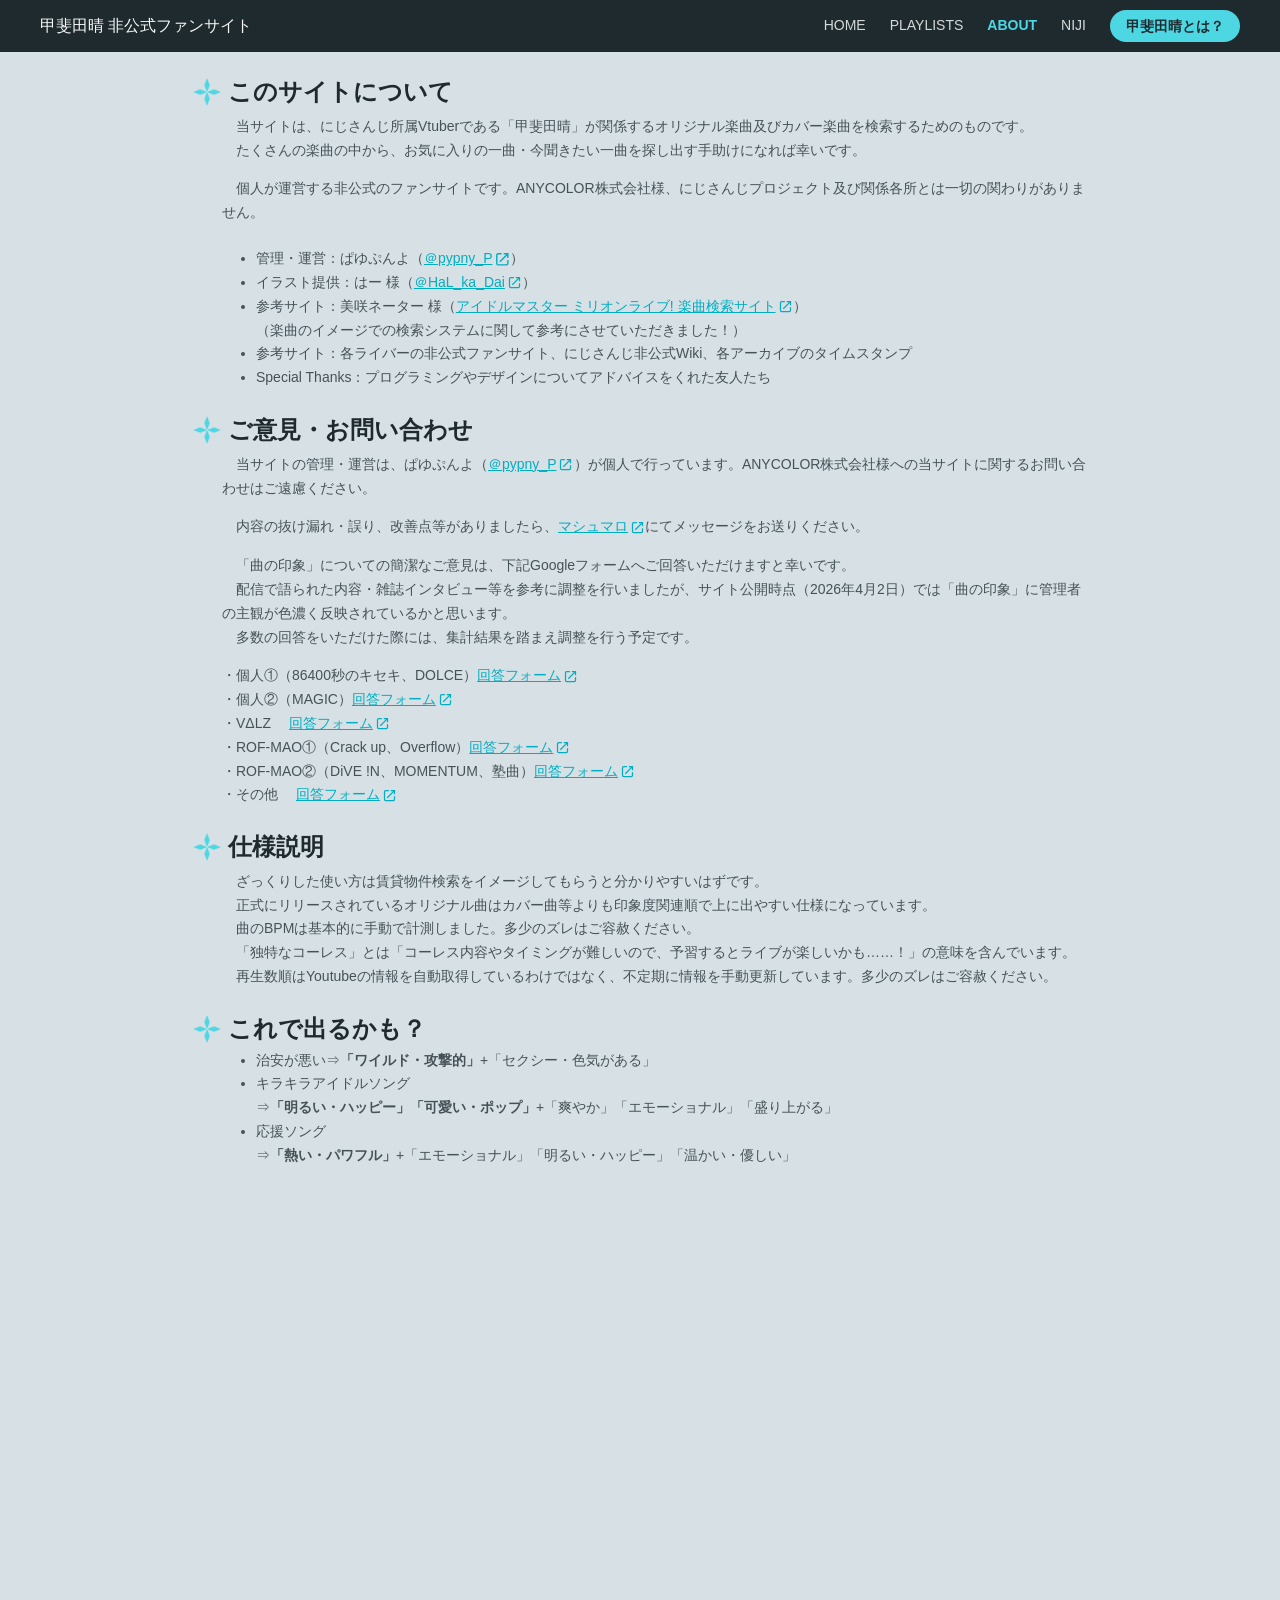
==== about/index.html @ 3553d097 "Update index.html" ====
<!DOCTYPE html>
<html lang="ja">
<head>
  <meta charset="UTF-8">
  <title>簡単な見出しと説明</title>
<meta name="robots" content="noindex, nofollow">
<link rel="stylesheet" href="../css/style.css">
</head>
  

  <body>
  <!-- ★ここ：グローバルメニュー -->
  <header class="site-header">
    <div class="header-inner">
      <div class="logo">甲斐田晴 非公式ファンサイト</div>

       <nav class="nav">
        <a href="../">HOME</a>
        <a href="../playlists/">PLAYLISTS</a>
        <a href="about/" class="current-page">ABOUT</a>
        <a href="niji/">NIJI</a>
      </nav>

      <div class="header-cta">
        <a href="profile/" class="cta-button">甲斐田晴とは？</a>
      </div>
    </div>
  </header>

 <section class="hero">
  <picture>
    <!-- スマホ用 -->
    <source id="hero-sp" media="(max-width: 768px)">
    <!-- PC用 -->
    <img id="hero-pc" alt="ヒーロー画像">
  </picture>
</section>

    <section class="main">
  <h2>このサイトについて</h2>
  <p>　当サイトは、にじさんじ所属Vtuberである「甲斐田晴」が関係するオリジナル楽曲及びカバー楽曲を検索するためのものです。<br>
    　たくさんの楽曲の中から、お気に入りの一曲・今聞きたい一曲を探し出す手助けになれば幸いです。
  </p>
  <p> 　個人が運営する非公式のファンサイトです。ANYCOLOR株式会社様、にじさんじプロジェクト及び関係各所とは一切の関わりがありません。
</p>
      <ul>
   　<li>管理・運営：ぱゆぷんよ（<a href="https://x.com/pypny_P" class="ext-link" target="_blank" rel="noopener noreferrer">＠pypny_P</a>）</li>
        <li>イラスト提供：はー 様（<a href="https://x.com/HaL_ka_Dai" class="ext-link" target="_blank" rel="noopener noreferrer">＠HaL_ka_Dai</a>）</li>
        <li>参考サイト：美咲ネーター 様（<a href="https://misakinator.mltd.love/" class="ext-link">アイドルマスター ミリオンライブ! 楽曲検索サイト</a>）<BR>
    （楽曲のイメージでの検索システムに関して参考にさせていただきました！）</li>
    <li>参考サイト：各ライバーの非公式ファンサイト、にじさんじ非公式Wiki、各アーカイブのタイムスタンプ</li>
      <li>Special Thanks：プログラミングやデザインについてアドバイスをくれた友人たち</li>
      </ul>
      
  <h2>ご意見・お問い合わせ</h2>
 <p>　当サイトの管理・運営は、ぱゆぷんよ（<a href="https://x.com/pypny_P" class="ext-link" target="_blank" rel="noopener noreferrer">＠pypny_P</a>）が個人で行っています。ANYCOLOR株式会社様への当サイトに関するお問い合わせはご遠慮ください。</p>
 <p>　内容の抜け漏れ・誤り、改善点等がありましたら、<a href="https://t.co/gR2vWFgzhb" class="ext-link" target="_blank" rel="noopener noreferrer">マシュマロ</a>にてメッセージをお送りください。
 </p>
 <P>　「曲の印象」についての簡潔なご意見は、下記Googleフォームへご回答いただけますと幸いです。<br>
   　配信で語られた内容・雑誌インタビュー等を参考に調整を行いましたが、サイト公開時点（2026年4月2日）では「曲の印象」に管理者の主観が色濃く反映されているかと思います。<br>
   　多数の回答をいただけた際には、集計結果を踏まえ調整を行う予定です。
   <p>
     ・個人①（86400秒のキセキ、DOLCE）<a href="https://forms.gle/8UXWXhFEfHh7zMp98" class="ext-link" target="_blank" rel="noopener noreferrer">回答フォーム</a><BR>

・個人②（MAGIC）<a href="https://forms.gle/YQCrVnWGac3g1EEv8" class="ext-link" target="_blank" rel="noopener noreferrer">回答フォーム</a><BR>

・VΔLZ　 <a href="https://forms.gle/1fm4gc8ZJmEdt72N8" class="ext-link" target="_blank" rel="noopener noreferrer">回答フォーム</a><BR>

・ROF-MAO①（Crack up、Overflow）<a href="https://forms.gle/ijRmxBLZh6r5iXAc8" class="ext-link" target="_blank" rel="noopener noreferrer">回答フォーム</a><BR>

・ROF-MAO②（DiVE !N、MOMENTUM、塾曲）<a href="https://forms.gle/1rT4dbF3Y7DXBG6v8" class="ext-link" target="_blank" rel="noopener noreferrer">回答フォーム</a><BR>

・その他　 <a href="https://forms.gle/DubTeKfZBagrGbqp7" class="ext-link" target="_blank" rel="noopener noreferrer">回答フォーム</a>
      </p>
<h2>仕様説明</h2>
      <p>　ざっくりした使い方は賃貸物件検索をイメージしてもらうと分かりやすいはずです。<BR>
        　正式にリリースされているオリジナル曲はカバー曲等よりも印象度関連順で上に出やすい仕様になっています。<BR>
        　曲のBPMは基本的に手動で計測しました。多少のズレはご容赦ください。<BR>
        　「独特なコーレス」とは「コーレス内容やタイミングが難しいので、予習するとライブが楽しいかも……！」の意味を含んでいます。<BR>
        　再生数順はYoutubeの情報を自動取得しているわけではなく、不定期に情報を手動更新しています。多少のズレはご容赦ください。
<h2>これで出るかも？</h2>
  <ul><li>治安が悪い⇒<b>「ワイルド・攻撃的」</b>+「セクシー・色気がある」</li>
    <li>
        キラキラアイドルソング
        <br>⇒<b>「明るい・ハッピー」「可愛い・ポップ」</b>+「爽やか」「エモーショナル」「盛り上がる」
    </li>
    <li>
        応援ソング
        <br>⇒<b>「熱い・パワフル」</b>+「エモーショナル」「明るい・ハッピー」「温かい・優しい」
    </li>
</ul>  
      
    </section>

</body>
  
  <script>
  
   const spImages = [
    "ヒーロー_sp1.png",
    "ヒーロー_sp2.png",
    "ヒーロー_sp3.png",
    "ヒーロー_sp4.png"
  ];

  const pcImages = [
   "../images/ヒーロー_pc1.png",
    "/show/images/ヒーロー_pc2.png",
    "/show/images/ヒーロー_pc3.png",
    "/show/images/ヒーロー_pc4.png"
  ];

  const spRandom = spImages[Math.floor(Math.random() * spImages.length)];
  const pcRandom = pcImages[Math.floor(Math.random() * pcImages.length)];

  document.getElementById("hero-sp").srcset = spRandom;
  document.getElementById("hero-pc").src = pcRandom;
  </script>
</html>
---- css/style.css ----
/*=========================================
        1. カラー変数・基本設定
========================================= */
:root {
  --c-bg: #f8f9f9;
  --c-bg-sub2: #d7e0e5;
  --c-bg-sub: #c8d8e1;

  --c-main: #00adc1;   /* 明るい青緑 */
  --c-main-dark: #2d7282; /* 濃い青緑 */
  --c-main-deep: #1A434c;
  --c-kaida: #4DD7E3;　 /* 甲斐田カラー */
  --c-kaida-bg: rgba(77, 215, 227, 0.1); /* 透過10% */
  --c-kaida-line: rgba(77, 215, 227, 0.3); /* 透過30% */

  --c-text-main: #1f2a2e;
  --c-text-sub2: #455257;
  --c-text-sub: #6b7a80;
  
　--space-section: 80px;
  --space-card: 32px;
  }
   
 @media (max-width: 767px) {
  :root {
    --space-section: 40px;
    --space-card: 20px;
  }
}
/* ===== ページ全体 ===== */
body { 
  font-family:sans-serif;
  color:var(--c-text-main);
  line-height: 1.7;
  background:var(--c-bg-sub2); 
  margin: 0;
}   

 /* =========================================
    2. レイアウト（ヘッダー・ヒーロー・メイン）
 ========================================= */   
/* =====ヘッダー ===== */    
.site-header {
  backdrop-filter: blur(8px);
  background: var(--c-text-main);
  border-bottom: 1px solid rgba(0,0,0,0.05);
  color: var(--c-bg); 
}
.header-inner {
  max-width: 1200px;
  margin: 0 auto;
  padding: 12px 24px;
  display: flex;
  align-items: center; 
}
.nav {
  margin-left: auto; /* 右側に寄せる */
  display: flex;
  gap: 24px;
  margin-right: 24px; /* ← navとボタンの間 */
}
.nav a {
  color: var( --c-bg);
  text-decoration: none;
  font-size: 14px;
  opacity: 0.85;
}
.nav a:hover {
  opacity: 1;
}
.cta-button {
  background: var(--c-kaida);
  color:var(--c-text-main);
  padding: 8px 16px;
  border-radius: 999px;
  font-size: 14px;
  text-decoration: none;
  font-weight: 600;
}
/* 今いるページの文字色を変える */
.nav a.current-page {
  color: var(--c-kaida);
  font-weight: bold;
  opacity: 1;
}
.nav a.current-page:hover {
  opacity: 0.8;
}       
 @media (max-width: 768px) {
  .header-inner {
    display: grid;
    grid-template-columns: 1fr auto;
    grid-template-rows: auto auto;
    gap: 8px;
    padding: 6px 12px;
  }
  .logo {
    grid-column: 1 / -1; /* 1行目を全部使う */
    white-space: nowrap;
    line-height: 1.2;
    font-size: 16px; /* まだ大きければ 15px */
  }
  .nav {
    margin: 0;
    gap: 16px;
    justify-self: end;
  }
  .nav a {
    padding: 4px 0;
    font-size: 12px;
  }
  .cta-button {
    padding: 6px 10px;
    font-size: 13px;
  }
}

/* ===== ヒーロー画像・メイン共通設定 ===== */
.hero { width: 100%; }
.hero img { width: 100%; height: auto; display: block; }
.main { width: 100%; } /* 基本は100%にしておく */

/* PC版（画面が広い時だけ制限をかける） */
@media (min-width: 769px) {
    .hero { width: 80vw; margin: 0 auto; }
    .main { width: 70vw; margin: 0 auto; }
}

/* スマホ版（画面が狭い時の微調整） */
@media (max-width: 768px) {
  .main {
    width: 96%;      /* 幅をしっかり固定 */
    margin: 0 auto;  /* 真ん中に寄せる */
    padding: 0;      /* sectionの余白をリセットしてwidthで制御 */
  }
}
/*余白設定：隙間を消す */ 
section {padding: var(--space-section) 16px;}
section.hero {padding: 0;}
section.hero + section.main {padding-top: 0;}
    

 /* =========================================
      4. 見出し・ヒント（吹き出し）
========================================= */  
h2 {
  display: flex;
  align-items: center; /* 縦中央揃え */
  gap: 6px;            /* アイコンと文字の間隔 */
  color: var(--c-text-main);
  margin-bottom: 2px !important; /* 見出しのすぐ下の余白を固定 */
}
h2::before {
  content: "";
  display: block;
  width: 30px;
  height: 30px;
  background-image: url('../images/kamon.png');
  background-size: contain;
  background-repeat: no-repeat;
}
    
@media (max-width: 768px) {
  h2 {font-size: 16px; gap: 4px; }
  h2::before {width: 20px; height: 20px; }
}
   
h2 .hint {
  position: relative;
  display: inline-flex;
  align-items: center;
  justify-content: center;
  width: 16px;
  height: 16px;
  margin-left: 4px;
  border-radius: 50%;
  font-size: 11px;
  font-weight: bold;
  background: var(--c-bg-sub);
  color: var(--c-main-dark);
  cursor: help;
}

/* 吹き出し本体 */
.hint-text {
  position: absolute;
  top: 50%;
  left: calc(100% + 8px);
  transform: translateY(-50%);
  background: #E0F9FB;
  border: 2px solid var(--c-kaida);
  color: var(--c-main);
  box-shadow: 0 10px 30px rgba(0, 0, 0, 0.2);
  font-size: 11px;
  line-height: 1.5;
  padding: 6px 8px;
  border-radius: 6px;
  opacity: 0;
  pointer-events: none;
  transition: opacity 0.15s ease;
  z-index: 1000;
  white-space: normal;     /* 折り返し可能 */
  width: auto;             /* 自然に横幅を取る */
  min-width:300px;        /* 最低限の横幅を確保 */
  max-width: 600px;       /* 横幅の上限を大きくする */
  }  

/* 吹き出しのしっぽ */
.hint-text::after {
  content: "";
  position: absolute;
  top: 50%;
  right: 100%;
  transform: translateY(-50%);
  border-width: 6px;
  border-style: solid;
  border-color: transparent var(--c-kaida) transparent transparent;
}

/* ホバーで表示 */
.hint:hover .hint-text {
  opacity: 1;
}
   
@media (max-width: 768px) {
   .hint-text { 
  min-width:28vw;        /* 最低限の横幅を確保 */
  max-width: 90vw;       /* 横幅の上限を大きくする */
}    
}        
 /* =========================================
     5. フィルターボタン・グリッド
========================================= */
.group { 
  margin-bottom:24px; 
  display:flex;          /* 横並び */
  flex-wrap:wrap;        /* 行を折り返す */
  gap:10px 6px;               /* ボタン間の隙間 */
}
 @media (max-width: 768px) {
  #mediaButtons {gap: 6px 6px; }
}
/* 通常ユニット行 歌ってみたまでの隙間を縮める*/
#unitButtons {margin-bottom:12px;}
@media (max-width: 768px) {
  #unitButtons {margin-bottom: 6px;}
   }
   
/* フィルタ用ボタンの基本スタイル */
.toggle { 
  background: rgba(255, 255, 255, 0.8); /* 白を少し透かす */
  border: 1px solid #d1dce0; /* 基本は控えめな色 */
  border-radius: 12px; /*丸くする */
  box-shadow:none; /* 重い影は消す */
  color: var(--c-text-sub);
  cursor: pointer;
  font-weight: 600;
  font-size: 13px;
  padding: 0 12px;/*内側の余白 上下  左右*/
  line-height: 30px;/*行の高さ（縦のサイズ）*/
  transition: all 0.2s ease;/*変化をなめらかに*/
}
.toggle:hover {
  border-color: var(--c-kaida);
  color: var(--c-kaida);
  background: #ffffff;
}
/* 選択済みボタン */
.toggle.active {
  background:var(--c-main);
  border-color: var(--c-main);
  color: #ffffff;
  transform: translateY(1px);
  box-shadow:inset 0 2px 4px rgba(0,0,0,0.18);
}
    
/* 特別ユニット行（歌ってみた） */
#specialUnitButtons {
  margin-top:2px;     /* 上の行との隙間 */
  display: flex;       /* 横並び */
  align-items: center; /* 縦位置を中央揃え */
  gap: 4px;            /* ボタンとの間隔 */
  margin-bottom: 10px;
}
#specialUnitButtons .toggle {
  font-size: 12px;    /* 文字サイズを少し小さく */
  padding: 3px 8px;   /* ボタンの縦・横の余白を小さく */
  line-height: 20px;/*行の高さ（縦のサイズ）*/
}
/* 「歌ってみた」行の左側に注釈を追加 */
#specialUnitButtons::before {
  content: "※追加表示";
  font-size: 10px;           /* 小さく */
  color: var(--c-text-sub); /* 控えめな色 */
  opacity: 0.8;             /* 少し透かす */
  margin-right: 4px;        /* ボタンとの間隔 */
  align-self: center;       /* 縦位置を中央に */
  white-space: nowrap;      /* 改行させない */
}

/* スマホ版でさらに小さくする場合 */
@media (max-width: 768px) {
  #specialUnitButtons::before {
    font-size: 9px;
    margin-right: 2px;
  }
}   
.unit-mini {
  display: flex;
  gap: 6px;
  margin: 0px;
}
.unit-mini button {
  background: transparent;
  border: 1px solid var(--c-text-sub);
  color: var(--c-text-sub);
  font-size: 12px;
  padding: 4px 10px;
  border-radius: 999px;
  cursor: pointer;
}
.unit-mini button:hover {
  border-color: var(--c-main);
  color: var(--c-main);
}

.feature-grid {
  display: grid;
  grid-template-columns: repeat(3, max-content);
  gap: 8px 24px;
  max-width: 720px;   /* ← 横幅制限 */
  margin: 0 ;     /* ← 中央寄せ */
}
@media (max-width: 768px) {
  .feature-grid .toggle {
    padding: 0 8px;
    line-height: 26px;
  }
  .feature-grid {gap: 8px 8px; }
  .toggle { font-size: 10px; }
  #specialUnitButtons .toggle {font-size: 9px;}

  #unitButtons .toggle,
  #specialUnitButtons .toggle,
  #mediaButtons .toggle,
  #bpmButtons .toggle {
    padding: 0 8px;      /* 横余白を削る */
    line-height: 26px;   /* 高さを揃える */
    font-size: 10px;     /* 文字サイズも統一 */
  }
}
/* グループごとの枠 */
.filter-group {
  background: rgba(255, 255, 255, 0.4); /* 非常に薄い白 */
  border-radius: 16px;
  padding: 20px;
  margin-bottom: 24px; /* グループ間の隙間 */
  border: 1px solid rgba(255, 255, 255, 0.2); /* 控えめな縁取り */
}

/* グループ内の見出し余白を調整 */
.filter-group h2 {
  margin-top: 0;
  margin-bottom: 12px !important;
  font-size: 1.1rem;
}

/* グループ内の最後の要素の余白を消す */
.filter-group > *:last-child {
  margin-bottom: 0;
}

/* スマホ版の調整 */
@media (max-width: 768px) {
  .filter-group {
    padding: 14px;
    margin-bottom: 16px;
    border-radius: 12px;
  }
  .filter-group h2 {
    font-size: 0.95rem;
  }
} 
/* =========================================
      3. RESULTバー（固定ヘッダー）
========================================= */
#countTop {
  position: relative;
  top: 0;                /* 隙間なく画面上端に貼り付く */
  z-index: 100;          /* 他の要素より前面に */
  width: 100%;
  margin: 0;             /* 外側の余白をゼロに */
  padding: 6px 20px;    /* 内側の余白を少し広げて読みやすく */
  box-sizing: border-box; /* paddingを含めた幅計算 */
  background:transparent;
  border-bottom: 1px solid var(--c-kaida-line); /* 甲斐田カラーの細い線で締める */
  font-weight:bold;
  font-size:16px;
  color: var(--c-main-deep);
  text-transform: uppercase;
  display: block;
  letter-spacing: 0.05em;
}
.count-num {
  color: var(--c-main);
  font-weight:600;
  font-size:25px;
  letter-spacing: 0.02em;
  text-shadow: 1px 1px 0px #fff; /* 重なりを綺麗に見せる */
}    
/* ヒーロー画像とRESULTバーの間の隙間を消す */
.hero + .main {padding-top: 0; }
/* スマホ版の調整 */
@media (max-width: 768px) {
  #countTop {padding: 6px 16px;  }
}
      
#generate {
  padding-top: 8px;     /* 境界線からボタンまでの距離（内側の空白） */
  border-top: 1px solid rgba(77, 215, 227, 0.4); /* さわやかな境界線 */
 }
/* 表示ボタン */
#showBtn { 
  padding:12px 24px; 
  font-size:18px; 
  font-weight:bold; 
  margin-right:12px; 
  border:none; 
  border-radius:6px; 
  cursor:pointer; 
  color: var(--c-bg); 
  background: linear-gradient(135deg,var(--c-main) 0%,var(--c-main) 30%,var(--c-main-deep) 100%);
  box-shadow: 0 6px 16px rgba(77, 215, 227, 0.35);
}

#showBtn:hover { 
  background: linear-gradient(
    135deg,
    var(--c-main-dark),
    var(--c-main)
 );
}
.showBtn-hint {font-size:13px;}
    
/* リセットボタン */
#resetBtn {
  background: transparent;
  color: var( --c-text-sub);
  border: 1px solid var( --c-text-sub);
  border-radius: 999px;
  padding: 8px 16px;
  font-size: 12px;
  font-weight: 500;
}
#resetBtn:hover {
  border-color: var(--c-main);
  color: var(--c-main);
}
/* ボタン全体の下の余白 */
.button-group {margin-bottom:2px;}
   
/* --- 下部固定パネル本体 --- */
.footer-controls {
  position: fixed;
  bottom: 0;
  left: 0;
  width: 100%;
  z-index: 2000;
  /* 背景を透かす（rgbaの最後の0.9が透明度です） */
  background: rgba(255, 255, 255, 0.7);
  backdrop-filter: blur(10px)saturate(160%); /* 後ろをぼかす */
  -webkit-backdrop-filter: blur(15px) saturate(160%); /* Safari対応 */
  border-top: 2px solid var(--c-kaida-line);
  padding: 0px 16px calc(10px + env(safe-area-inset-bottom));
  box-shadow: 0 -5px 20px rgba(0, 0, 0, 0.1);
}
.controls-inner {
  max-width: 800px;
  margin: 0 auto;
  text-align: center;
}
   
/* --- メインコンテンツが隠れないように下部余白を確保 --- */
.main {
  padding-bottom: 200px !important; 
}

@media (max-width: 768px) {
  .main {
    padding-bottom: 180px !important;
  }
  #countTop { font-size: 14px; }
  .count-num { font-size: 20px; }
  #showBtn { padding: 10px 18px; font-size: 16px; }
}   
/* =========================================
      ソート
========================================= */   
/* ===== ソートエリア ===== */
.sort-group {
  margin-top: 20px;
  display: flex;
  flex-wrap: wrap;
  gap: 8px;
  padding-top: 15px; /* ★追加：線とボタンの間の余白 */
  border-top: 0.5px solid rgba(77, 215, 227, 1); /* ★追加：甲斐田カラーの薄い線 */
  width: 100%;
}
/* PC版（画面が広い時）の設定 */
@media (min-width: 769px) {
  .sort-group {
    /* 親の .main (70vw) より左右に 5vw ずつ広げて 80vw にする */
    width: calc(100% + 10vw); 
    margin-left: -5vw;
    
    /* ボタンの開始位置を元の 70vw の位置に合わせるための調整 */
    padding-left: 5vw;
    padding-right: 5vw;
    box-sizing: border-box;
  }
}

/* スマホ版（画面が狭い時）の微調整 */
@media (max-width: 768px) {
  .sort-group {
    margin-top: 16px;
    padding-top: 12px;
    width: 100%;
    margin-left: 0;
    padding-left: 0;
  }   
 } 
/* ===== ソートボタン ===== */
.sortBtn {
  padding: 5px 12px;
  font-size: 12px;
  letter-spacing: 0.05em;
  font-weight: 500;
  border-radius: 999px;
  background: rgba(255, 255, 255, 0.4);
  color: var(--c-text-sub);
  border: 1px solid transparent;
  cursor: pointer;
  transition: all 0.25s ease;
}
.sortBtn:hover {
  background: var(--c-bg-sub);
  color: var(--c-text-main);
}
.sortBtn.active {
  background: var(--c-kaida-line);
  color: var(--c-main-deep);
  border-color: var(--c-kaida-line);
  font-weight: 600;
}
.sortBtn.disabled {
  opacity: 0.35;
  pointer-events: none;
}

@media (max-width: 768px) {
  h2 { margin-bottom: 4px; }
  .group { margin-bottom: 16px; }
  .sort-group {
    margin-top: 12px;
    display: flex;
    gap: 8px;
    flex-wrap: wrap;
  }
}

 /* =========================================
      7. 楽曲カード表示
 ========================================= */
#cards { 
  margin-top:20px; 
  display:grid; 
  grid-template-columns: repeat(auto-fill, minmax(260px, 1fr));
  gap:20px; 
}
/* スマホは2列固定 */
@media (max-width: 768px) {
  #cards {grid-template-columns: repeat(2, 1fr);}
}
/* 個別カード */
.card {
  background: rgba(255, 255, 255, 0.7); /* 透明感の核心 */
  border: 1px solid rgba(255, 255, 255, 0.4); /* 縁だけ少し光らせる */
  backdrop-filter: none; /* 挙動重視のため、ここではあえてボカさない */
  color: var(--c-text-main);
  padding:16px; 
  border-radius: 12px;
  box-shadow: 0 4px 15px rgba(31, 42, 46, 0.05); /* 非常に薄い影 */
}
/* サムネ画像 */
.thumb {
  aspect-ratio: 16 / 9;
  overflow: hidden;
  border-radius: 12px;
  margin-bottom: 8px;
}
.thumb img {
  width: 100%;
  height: 100%;
  object-fit: cover;
  display: block;
}
/* 曲名 */
.title { 
  font-size:16px; 
  font-weight:bold; 
  margin-bottom:6px; 
}
/* メタ情報（歌唱、作詞、作曲など） */
.meta { 
  font-size:13px; 
  line-height:1.6; 
  margin-bottom:6px; 
}
/* 説明文 */
.desc { 
  font-size:11px; 
  margin-bottom:10px; 
}
/* リンク類 */
.links a { 
  display:inline-block; 
  margin-right:8px; 
  font-size:13px; 
  color: var(--c-main); 
  font-weight:bold; 
  text-decoration:none; 
}
.links a {
  display: inline-flex;
  align-items: center;
  text-decoration: none;
  gap: 1px; /* 文字とアイコンの隙間 */
  color: var(--c-main);
  font-weight: bold;
}
.links a:hover {
  opacity: 0.8;
}
.links a::after {
  content: "";
  display: inline-block;
  width: 1.1em;  /* アイコンのサイズ（文字の大きさに連動） */
  height: 1.1em;
  /* アイコンのデザインデータ（SVG） */
  background-color: currentColor;
  -webkit-mask-image: url("data:image/svg+xml,%3Csvg xmlns='http://www.w3.org/2000/svg' viewBox='0 0 24 24'%3E%3Cpath d='M18 19H6c-.55 0-1-.45-1-1V6c0-.55.45-1 1-1h5V3H6a3 3 0 0 0-3 3v12a3 3 0 0 0 3 3h12a3 3 0 0 0 3-3v-5h-2v5c0 .55-.45 1-1 1zm-4-16v2h3.59l-9.83 9.83 1.41 1.41L19 6.41V10h2V3h-7z'/%3E%3C/svg%3E");
  mask-image: url("data:image/svg+xml,%3Csvg xmlns='http://www.w3.org/2000/svg' viewBox='0 0 24 24'%3E%3Cpath d='M18 19H6c-.55 0-1-.45-1-1V6c0-.55.45-1 1-1h5V3H6a3 3 0 0 0-3 3v12a3 3 0 0 0 3 3h12a3 3 0 0 0 3-3v-5h-2v5c0 .55-.45 1-1 1zm-4-16v2h3.59l-9.83 9.83 1.41 1.41L19 6.41V10h2V3h-7z'/%3E%3C/svg%3E");
  -webkit-mask-repeat: no-repeat;
  mask-repeat: no-repeat;
  -webkit-mask-size: contain;
  mask-size: contain;
}

@media (max-width: 768px) {
  .title { 
    font-size: 14px; /* 曲名を少し小さく */
    line-height: 1.3;
    margin-bottom: 4px;
  }
  .meta { 
    font-size: 12px; /* 歌唱・作詞などを小さく */
    line-height: 1.4;
    opacity: 0.9;
  }
  .desc {line-height: 1.4;}
  .links a { 
    font-size: 12px; /* リンクボタンを小さく */
    margin-right: 6px;
  }
  .card {padding:12px;  border-radius: 12px; }
} 
   
/* プレイリストカード */
#plcards { 
  margin-top: 20px; 
  display: grid; 
  /* 1frの代わりに固定値を意識する */
  grid-template-columns: repeat(auto-fill, minmax(260px, 260px)); 
  gap: 20px;
  justify-content: center; /* 260pxの箱が並んだ後の余白を左右均等にする */
  padding:0; /* ← これを追加：section のデフォルトパディングを打ち消す */
}
/* スマホは2列固定 */
@media (max-width: 768px) {
  #plcards {grid-template-columns: repeat(2, 1fr);}
}
/* 個別カード */
.plcard {
  background: rgba(255, 255, 255, 0.7); /* 透明感の核心 */
  border: 1px solid rgba(255, 255, 255, 0.4); /* 縁だけ少し光らせる */
  backdrop-filter: none; /* 挙動重視のため、ここではあえてボカさない */
  color: var(--c-text-main);
  padding:16px; 
  border-radius: 12px;
  box-shadow: 0 4px 15px rgba(31, 42, 46, 0.05); /* 非常に薄い影 */
}
/* プレイヤーを囲む枠（16:9の比率をカード内で維持） */
.video-container {
  position: relative;
  width: 100%;
  padding-top: 56.25%; /* 16:9 の比率 */
  margin-top: 12px;
  border-radius: 8px; /* カードの角丸に合わせた調整 */
  overflow: hidden;
  background: #000;
}

/* プレイヤー本体を枠いっぱいに広げる */
.video-container iframe {
  position: absolute;
  top: 0;
  left: 0;
  width: 100%;
  height: 100%;
  border: none;
}

/* カード内のタイトル（h2）と説明（p）の微調整 */
.plcard h2 {
  font-size: 1.1rem; /* カードに合わせて少し控えめに */
  margin-top: 0 !important; /* カード上部の余白をリセット */
}

.plcard p {
  margin: 0 !important; /* 上下左右すべての余白を強制的にゼロにする */
  font-size: 12px;
  line-height: 1.4; /* 行間を少し詰めるとよりスッキリします */
}

/* スマホ版でカードが小さい時の調整 */
@media (max-width: 768px) {
  .plcard {
    padding: 10px; /* 余白を詰める */
  }
  .plcard h2 {
    font-size: 14px;
  }
}   


 
 
    p {
      margin: 0 0 15px 30px;
      color:var(--c-text-sub2);
      font-size: 14px; 
    }
     /* 通常リンクはそのまま */
  a {
    color:var(--c-main);
    text-decoration: underline;
  }

@media (max-width: 768px) {
  p {font-size: 12px; gap: 4px; }
}    
 li {
      margin: 0 0px 0px 0px;
      color:var(--c-text-sub2);
      font-size: 14px; 
    }
/* リスト全体の左側に余白を作る */
.main ul {
  padding-left: 4em; /* 1emで文字1つ分。2emなら2文字分右に寄ります */
}
/* pのすぐ後ろにulが来る場合だけ、pの下余白をゼロにする */
p + ul {
  margin-top: -20px; /* もしくは ul の上側をマイナスで持ち上げる */
}
h2 + ul {
  margin-top: -3px; /* もしくは ul の上側をマイナスで持ち上げる */
}
@media (max-width: 768px) {
  li {font-size: 12px; gap: 4px; }
}    
/* 外部リンク用：文字の後ろにアイコンを付与 */
.ext-link {
  display: inline-flex;
  align-items: center;
  gap: 2px; /* 文字とアイコンの隙間 */
  text-decoration: none;
  color: var(--c-main);
  text-decoration: underline; /* 下線をつける */
}

.ext-link::after {
  content: "";
  display: inline-block;
  width: 1.1em;
  height: 1.1em;
  background-color: currentColor;
  /* SVGアイコンの設定 */
  -webkit-mask-image: url("data:image/svg+xml,%3Csvg xmlns='http://www.w3.org/2000/svg' viewBox='0 0 24 24'%3E%3Cpath d='M18 19H6c-.55 0-1-.45-1-1V6c0-.55.45-1 1-1h5V3H6a3 3 0 0 0-3 3v12a3 3 0 0 0 3 3h12a3 3 0 0 0 3-3v-5h-2v5c0 .55-.45 1-1 1zm-4-16v2h3.59l-9.83 9.83 1.41 1.41L19 6.41V10h2V3h-7z'/%3E%3C/svg%3E");
  mask-image: url("data:image/svg+xml,%3Csvg xmlns='http://www.w3.org/2000/svg' viewBox='0 0 24 24'%3E%3Cpath d='M18 19H6c-.55 0-1-.45-1-1V6c0-.55.45-1 1-1h5V3H6a3 3 0 0 0-3 3v12a3 3 0 0 0 3 3h12a3 3 0 0 0 3-3v-5h-2v5c0 .55-.45 1-1 1zm-4-16v2h3.59l-9.83 9.83 1.41 1.41L19 6.41V10h2V3h-7z'/%3E%3C/svg%3E");
  -webkit-mask-repeat: no-repeat;
  mask-repeat: no-repeat;
  -webkit-mask-size: contain;
  mask-size: contain;
}

.ext-link:hover {
  opacity: 0.7;
  text-decoration: underline;
}
.outfit-slider {
            display: flex;
            overflow-x: auto; /* 横方向にはみ出したらスクロールさせる */
            scroll-snap-type: x mandatory; /* スクロールした時にピタッと止まる設定 */
            gap: 15px;
            padding-bottom: 20px; /* スクロールバーと被らないための余白 */
            -webkit-overflow-scrolling: touch; /* iPhoneでのスクロールを滑らかにする */
        }

        /* 各ツイートのカード */
        .tweet-card {
            flex: 0 0 300px; /* 横幅を300pxに固定して、縮ませない */
            scroll-snap-align: center; /* スクロールが止まる位置をカードの真ん中にする */
        }

        /* スクロールバーのデザイン（任意：細くする） */
        .outfit-slider::-webkit-scrollbar {
            height: 6px;
        }
        .outfit-slider::-webkit-scrollbar-thumb {
            background: #ccc;
            border-radius: 10px;
        }
/* メンバー紹介全体の枠 */
        .member-profile {
            display: flex;
            align-items: center;
            gap: 20px;
            padding: 15px;
            border-radius: 12px;
            margin-bottom: 20px;
            max-width: 500px;
          background: rgba(255, 255, 255, 0.5); /* 透明感の核心 */
          border: 1px solid rgba(255, 255, 255, 0.4); /* 縁だけ少し光らせる */
          box-shadow: 0 4px 15px rgba(31, 42, 46, 0.05); /* 非常に薄い影 */
        }

        /* 丸いアイコンの親要素 */
        .icon-wrapper {
            width: 100px;
            height: 100px;
            border-radius: 50%;
            overflow: hidden;
            border: 4px solid; /* メンバーカラー等に変更可能 */
            flex-shrink: 0;
            background: #000;
        }

        /* YouTubeサムネイルをアイコン化 */
        .icon-wrapper img {
            width: 100%;
            height: 100%;
            object-fit: cover;
        }

        .member-text h3 {
            margin: 0 0 0px 0;
            font-size: 1.2rem;
          color: var(--c-text-main);
        }
        .member-text p {
            margin: 0;
            font-size: 0.9rem;
            color: var(--c-text-sub);
        }

        /* スマホ対応 */
        @media (max-width: 600px) {
            .member-profile {
                flex-direction: column;
                text-align: center;
            }
        }
.sns-links { 
            display: flex; 
            gap: 22px; /* バッジ同士がぶつからないよう広めに設定 */
            margin-top: 18px; 
  flex-wrap: wrap; /* 入り切らない時に自動で折り返す */
            align-items: center; 
        }
        .sns-links a {
            font-size: 24px;
            text-decoration: none;
            transition: transform 0.2s;
            position: relative;
            display: inline-flex;
        }
        .sns-links a:hover { transform: scale(1.1); }

        /* 基本のアイコン色 */
        .fa-youtube { color: #ff0000; }
        .fa-x-twitter { color: #000; }
        .fa-mobile-screen-button, .fa-address-card, .fa-book-open { color: #444; }
/* アイコン個別の色（特技を目立たせる） */
    .fa-guitar { color: #d35400; }
    .fa-file-audio { color: #2980b9; }
    .fa-khanda { color: #2c3e50; }
    .fa-music { color: #6c5ce7; }

        /* ★ バッジの共通設定 ★ */
        .custom-badge {
            position: absolute;
        /* 位置の調整：下（bottom）を基準にすると「真ん中寄り」の調整がしやすいです */
        bottom: 22px; 
        right: -10px; 
        
        color: white;
        font-size: 8px;        /* さらに小さく（最小クラス） */
        font-weight: bold;
        padding: 1px 4px;      /* 上下を極限まで詰める */
        border-radius: 3px;    /* 角丸を少しシャープに */
        line-height: 1;
        box-shadow: 0 1px 3px rgba(0,0,0,0.2);
        white-space: nowrap;
        pointer-events: none;  /* バッジがクリックの邪魔をしないように */
        }

        /* バッジごとの色設定 */
        .bg-short    { background: #ff4757; right: -5px; } /* 1min (短いので位置詰め) */
        .bg-official { background: #2ed573; right:-5px}               /* Official */
        .bg-wiki     { background: #1e90ff; right:1px} /* Wiki */
        .bg-sword   { background: #1e90ff; right:-5px}
        .bg-guitar   { background: #1e90ff; right:-5px}
.bg-special  { background: #eccc68; color: #333; } /* 黄色：特技用（目立つように） */
    .bg-music    { background: #a4b0be; }               /* グレー：Original曲用 */

        /* スマホ対応 */
        @media (max-width: 600px) {
            .member-profile { flex-direction: column; text-align: center; padding: 25px 15px; }
            .sns-links { justify-content: center; flex-wrap: wrap; gap: 25px; }
        }
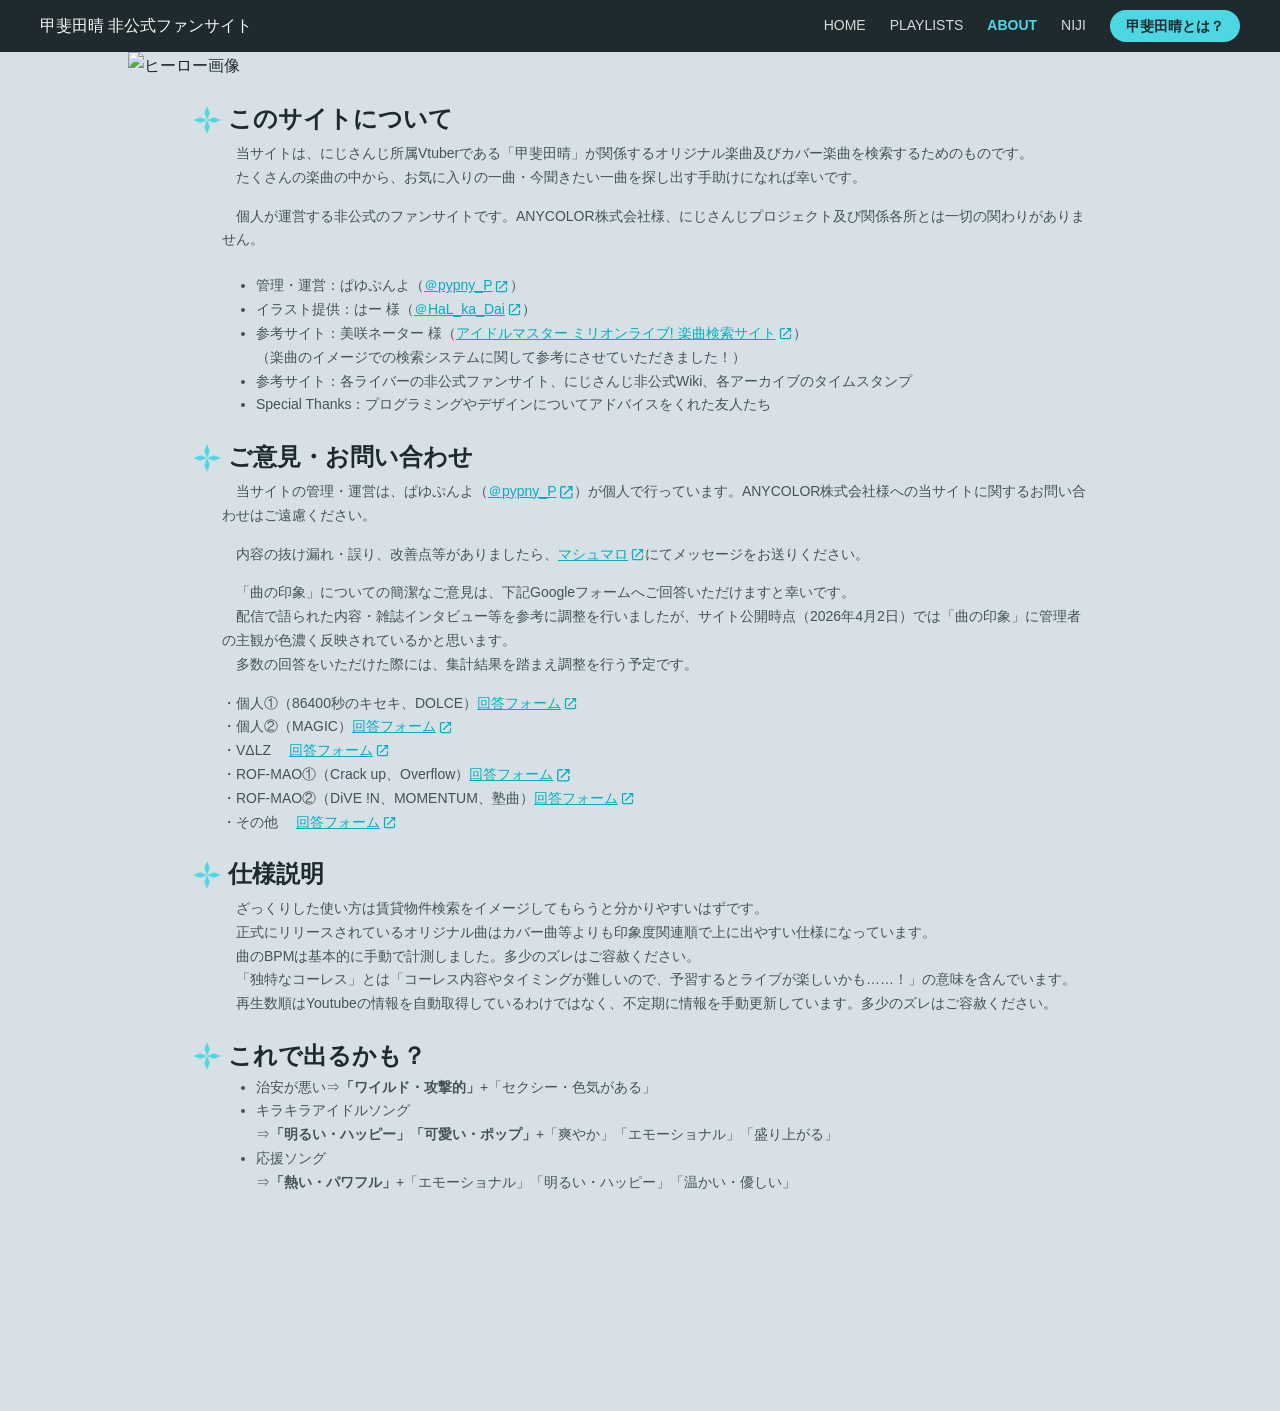
==== commit a4eed6ee: "Update index.html" ====
--- a/about/index.html
+++ b/about/index.html
@@ -17,7 +17,7 @@
        <nav class="nav">
         <a href="../">HOME</a>
         <a href="../playlists/">PLAYLISTS</a>
-        <a href="about/" class="current-page">ABOUT</a>
+        <a href="/about/" class="current-page">ABOUT</a>
         <a href="niji/">NIJI</a>
       </nav>
 
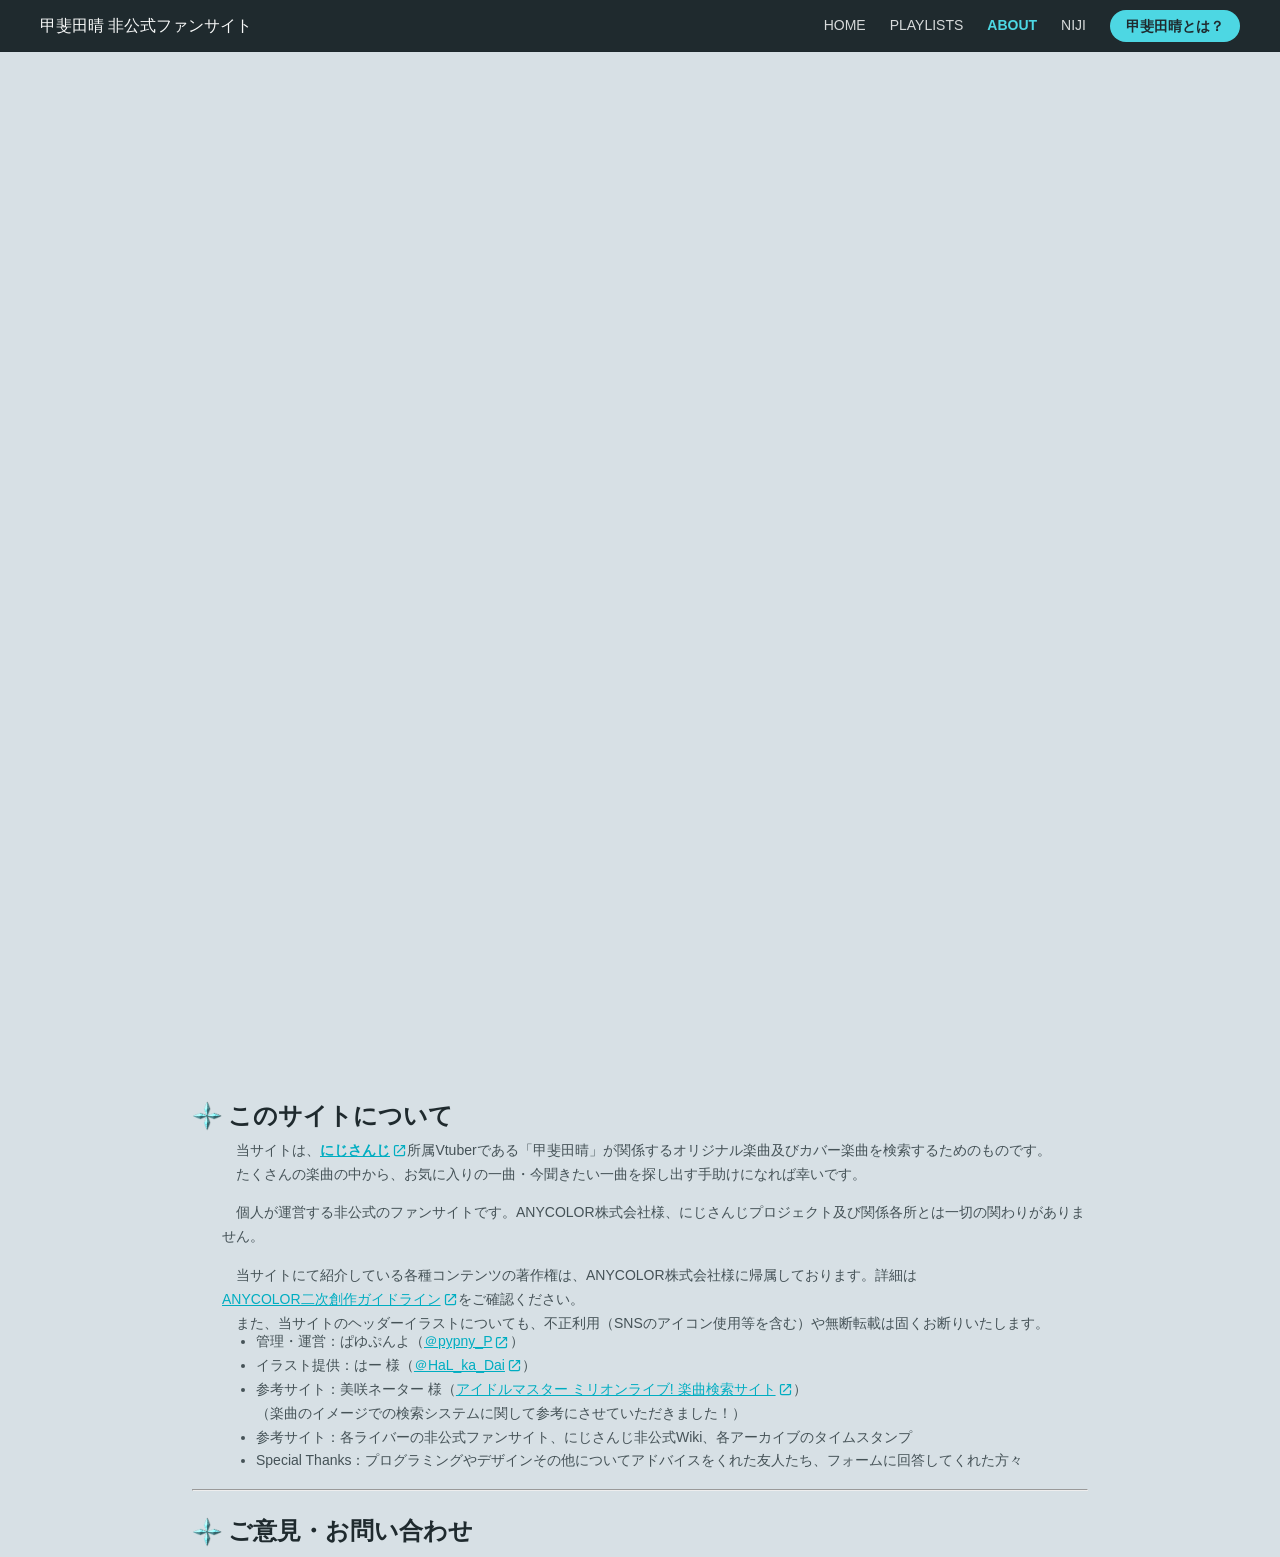
==== commit 590eda33: "Update index.html" ====
--- a/about/index.html
+++ b/about/index.html
@@ -1,10 +1,25 @@
 <!DOCTYPE html>
 <html lang="ja">
 <head>
-  <meta charset="UTF-8">
-  <title>簡単な見出しと説明</title>
-<meta name="robots" content="noindex, nofollow">
-<link rel="stylesheet" href="../css/style.css">
+    <meta charset="UTF-8">
+    <meta name="viewport" content="width=device-width, initial-scale=1.0">
+    
+    <title>当サイトについて | 甲斐田晴 非公式ファンサイト</title>
+    
+    <meta name="description" content="甲斐田晴非公式ファンサイト「甲斐田の曲を紹介だ！」の概要説明です。">
+
+    <meta property="og:title" content="甲斐田晴とは？ | 甲斐田晴 非公式ファンサイト">
+    <meta property="og:description" content="当サイト「甲斐田の曲を紹介だ！」の概要説明">
+    <meta property="og:type" content="article">
+    <meta property="og:url" content="https://songshow-kaida.com/about.html">
+    <meta property="og:image" content="https://songshow-kaida.com/images/ヒーロー_正方形.png">
+    <link rel="icon" href="images/goldkamon1.png" type="image/png">
+
+<link rel="apple-touch-icon" href="images/goldkamon1.png">
+
+    <link rel="stylesheet" href="/css/style.css">
+
+    <link rel="stylesheet" href="https://cdnjs.cloudflare.com/ajax/libs/font-awesome/6.5.1/css/all.min.css">
 </head>
   
 
@@ -12,17 +27,18 @@
   <!-- ★ここ：グローバルメニュー -->
   <header class="site-header">
     <div class="header-inner">
-      <div class="logo">甲斐田晴 非公式ファンサイト</div>
+      <div class="logo">
+  <h1><a href="../">甲斐田晴 非公式ファンサイト</a></h1></div>
 
        <nav class="nav">
-        <a href="../">HOME</a>
-        <a href="../playlists/">PLAYLISTS</a>
+         <a href="../">HOME</a>
+            <a href="../playlists/">PLAYLISTS</a>
         <a href="/about/" class="current-page">ABOUT</a>
-        <a href="niji/">NIJI</a>
+         <a href="../niji/">NIJI</a>
       </nav>
 
       <div class="header-cta">
-        <a href="profile/" class="cta-button">甲斐田晴とは？</a>
+        <a href="../profile/" class="cta-button">甲斐田晴とは？</a>
       </div>
     </div>
   </header>
@@ -38,40 +54,43 @@
 
     <section class="main">
   <h2>このサイトについて</h2>
-  <p>　当サイトは、にじさんじ所属Vtuberである「甲斐田晴」が関係するオリジナル楽曲及びカバー楽曲を検索するためのものです。<br>
+  <p>　当サイトは、<strong><a href="https://www.nijisanji.jp/" target="_blank" class="ext-link">にじさんじ</a></strong>所属Vtuberである「甲斐田晴」が関係するオリジナル楽曲及びカバー楽曲を検索するためのものです。<br>
     　たくさんの楽曲の中から、お気に入りの一曲・今聞きたい一曲を探し出す手助けになれば幸いです。
   </p>
-  <p> 　個人が運営する非公式のファンサイトです。ANYCOLOR株式会社様、にじさんじプロジェクト及び関係各所とは一切の関わりがありません。
+  <p> 　個人が運営する非公式のファンサイトです。ANYCOLOR株式会社様、にじさんじプロジェクト及び関係各所とは一切の関わりがありません。    
 </p>
-      <ul>
-   　<li>管理・運営：ぱゆぷんよ（<a href="https://x.com/pypny_P" class="ext-link" target="_blank" rel="noopener noreferrer">＠pypny_P</a>）</li>
+<p>　当サイトにて紹介している各種コンテンツの著作権は、ANYCOLOR株式会社様に帰属しております。詳細は<a href="https://www.anycolor.co.jp/guidelines/" target="_blank" class="ext-link">ANYCOLOR二次創作ガイドライン</a>をご確認ください。<BR>　また、当サイトのヘッダーイラストについても、不正利用（SNSのアイコン使用等を含む）や無断転載は固くお断りいたします。
+</p>
+<ul><li>管理・運営：ぱゆぷんよ（<a href="https://x.com/pypny_P" class="ext-link" target="_blank" rel="noopener noreferrer">＠pypny_P</a>）</li>
         <li>イラスト提供：はー 様（<a href="https://x.com/HaL_ka_Dai" class="ext-link" target="_blank" rel="noopener noreferrer">＠HaL_ka_Dai</a>）</li>
         <li>参考サイト：美咲ネーター 様（<a href="https://misakinator.mltd.love/" class="ext-link">アイドルマスター ミリオンライブ! 楽曲検索サイト</a>）<BR>
     （楽曲のイメージでの検索システムに関して参考にさせていただきました！）</li>
     <li>参考サイト：各ライバーの非公式ファンサイト、にじさんじ非公式Wiki、各アーカイブのタイムスタンプ</li>
-      <li>Special Thanks：プログラミングやデザインについてアドバイスをくれた友人たち</li>
-      </ul>
-      
+      <li>Special Thanks：プログラミングやデザインその他についてアドバイスをくれた友人たち、フォームに回答してくれた方々</li>
+      </ul>      
+<HR>      
   <h2>ご意見・お問い合わせ</h2>
  <p>　当サイトの管理・運営は、ぱゆぷんよ（<a href="https://x.com/pypny_P" class="ext-link" target="_blank" rel="noopener noreferrer">＠pypny_P</a>）が個人で行っています。ANYCOLOR株式会社様への当サイトに関するお問い合わせはご遠慮ください。</p>
  <p>　内容の抜け漏れ・誤り、改善点等がありましたら、<a href="https://t.co/gR2vWFgzhb" class="ext-link" target="_blank" rel="noopener noreferrer">マシュマロ</a>にてメッセージをお送りください。
  </p>
- <P>　「曲の印象」についての簡潔なご意見は、下記Googleフォームへご回答いただけますと幸いです。<br>
-   　配信で語られた内容・雑誌インタビュー等を参考に調整を行いましたが、サイト公開時点（2026年4月2日）では「曲の印象」に管理者の主観が色濃く反映されているかと思います。<br>
-   　多数の回答をいただけた際には、集計結果を踏まえ調整を行う予定です。
-   <p>
-     ・個人①（86400秒のキセキ、DOLCE）<a href="https://forms.gle/8UXWXhFEfHh7zMp98" class="ext-link" target="_blank" rel="noopener noreferrer">回答フォーム</a><BR>
+ <P>　「曲の印象」についての簡潔なご意見は、下記Googleフォームよりご回答いただけますと幸いです。<br>
+   　出来る限り調整を行ったつもりではありますが、サイト公開時点（2026年4月2日）では「曲の印象」に管理者の主観が色濃く反映されているかと思います。<br>
+   多数の回答をいただけた際には、集計結果を踏まえ印象値の調整を行う予定です。</p>
+   <ul><li>歌ってみたについて回答する場合、あるいは回答したい楽曲が少ない場合<BR>→<a href="https://forms.gle/Z5fvrY618DjGbpj8A" class="ext-link" target="_blank" rel="noopener noreferrer">1曲ずつ回答</a></li>
+     <li>個人オリ曲①（86400秒のキセキ、DOLCE）<a href="https://forms.gle/ckmvWkBxyESWf4YZA" class="ext-link" target="_blank" rel="noopener noreferrer">まとめて回答</a></li>
 
-・個人②（MAGIC）<a href="https://forms.gle/YQCrVnWGac3g1EEv8" class="ext-link" target="_blank" rel="noopener noreferrer">回答フォーム</a><BR>
+<li>個人オリ曲②（MAGIC）<a href="https://forms.gle/nwQ4hUpLUyVwDbwu8" class="ext-link" target="_blank" rel="noopener noreferrer">まとめて回答</a></li>
+<li>個人オリ曲③（WEATHER）後日追加予定</li>
 
-・VΔLZ　 <a href="https://forms.gle/1fm4gc8ZJmEdt72N8" class="ext-link" target="_blank" rel="noopener noreferrer">回答フォーム</a><BR>
+<li>VΔLZ　 <a href="https://forms.gle/rWFqRPFmwRBWdzDT8" class="ext-link" target="_blank" rel="noopener noreferrer">まとめて回答</a></li>
 
-・ROF-MAO①（Crack up、Overflow）<a href="https://forms.gle/ijRmxBLZh6r5iXAc8" class="ext-link" target="_blank" rel="noopener noreferrer">回答フォーム</a><BR>
+<li>ROF-MAO①（Crack up、Overflow）<a href="https://forms.gle/5uKcJV3z14StPJPC8" class="ext-link" target="_blank" rel="noopener noreferrer">まとめて回答</a></li>
 
-・ROF-MAO②（DiVE !N、MOMENTUM、塾曲）<a href="https://forms.gle/1rT4dbF3Y7DXBG6v8" class="ext-link" target="_blank" rel="noopener noreferrer">回答フォーム</a><BR>
+<li>ROF-MAO②（DiVE !N、MOMENTUM、塾曲）<a href="https://forms.gle/GwfbaeHgYUdxJnVd8" class="ext-link" target="_blank" rel="noopener noreferrer">まとめて回答</a></li>
 
-・その他　 <a href="https://forms.gle/DubTeKfZBagrGbqp7" class="ext-link" target="_blank" rel="noopener noreferrer">回答フォーム</a>
-      </p>
+<li>その他（にじさんじ全体曲、コメント作曲など）　 <a href="https://forms.gle/rWgdqPVPwnf2pzRv5" class="ext-link" target="_blank" rel="noopener noreferrer">まとめて回答</a></li>
+      </ul>
+      <HR>
 <h2>仕様説明</h2>
       <p>　ざっくりした使い方は賃貸物件検索をイメージしてもらうと分かりやすいはずです。<BR>
         　正式にリリースされているオリジナル曲はカバー曲等よりも印象度関連順で上に出やすい仕様になっています。<BR>
@@ -97,19 +116,18 @@
   <script>
   
    const spImages = [
-    "ヒーロー_sp1.png",
-    "ヒーロー_sp2.png",
-    "ヒーロー_sp3.png",
-    "ヒーロー_sp4.png"
-  ];
+    "images/ヒーロー_sp1.png",
+    "images/ヒーロー_sp2.png",
+    "images/ヒーロー_sp3.png",
+    "images/ヒーロー_sp4.png"
+];
 
-  const pcImages = [
-   "../images/ヒーロー_pc1.png",
-    "/show/images/ヒーロー_pc2.png",
-    "/show/images/ヒーロー_pc3.png",
-    "/show/images/ヒーロー_pc4.png"
-  ];
-
+const pcImages = [
+    "images/ヒーロー_pc1.png",
+    "images/ヒーロー_pc2.png",
+    "images/ヒーロー_pc3.png",
+    "images/ヒーロー_pc4.png"
+];
   const spRandom = spImages[Math.floor(Math.random() * spImages.length)];
   const pcRandom = pcImages[Math.floor(Math.random() * pcImages.length)];
 
--- a/css/style.css
+++ b/css/style.css
@@ -34,6 +34,9 @@
   line-height: 1.7;
   background:var(--c-bg-sub2); 
   margin: 0;
+  overflow-x: hidden;
+    position: relative;
+    width: 100%;
 }   
 
  /* =========================================
@@ -85,7 +88,22 @@
 }
 .nav a.current-page:hover {
   opacity: 0.8;
-}       
+}  
+/* h1そのものの装飾を消して、親要素(.logo)に従わせる */
+.logo h1 {
+  margin: 0;
+  padding: 0;
+  font-size: inherit;   /* 親要素(.logo)で設定したサイズを引き継ぐ */
+  font-weight: inherit; /* 親要素(.logo)の太さを引き継ぐ */
+  line-height: inherit;
+}
+
+/* リンクの装飾を消す */
+.logo h1 a {
+  text-decoration: none; /* 下線を消す */
+  color: inherit;        /* 文字の色を親要素に合わせる */
+  display: block;        /* クリックできる範囲を広げる */
+}
  @media (max-width: 768px) {
   .header-inner {
     display: grid;
@@ -100,6 +118,7 @@
     line-height: 1.2;
     font-size: 16px; /* まだ大きければ 15px */
   }
+   
   .nav {
     margin: 0;
     gap: 16px;
@@ -132,10 +151,15 @@
     width: 96%;      /* 幅をしっかり固定 */
     margin: 0 auto;  /* 真ん中に寄せる */
     padding: 0;      /* sectionの余白をリセットしてwidthで制御 */
+    max-width: 100vw;
+    overflow-x: hidden;
+    padding-left: 10px;  /* 左右に最低限の余白 */
+    padding-right: 10px;
+    box-sizing: border-box;
   }
 }
 /*余白設定：隙間を消す */ 
-section {padding: var(--space-section) 16px;}
+section {padding: var(--space-section) 16px;box-sizing: border-box;}
 section.hero {padding: 0;}
 section.hero + section.main {padding-top: 0;}
     
@@ -155,14 +179,9 @@
   display: block;
   width: 30px;
   height: 30px;
-  background-image: url('../images/kamon.png');
+  background-image: url('../images/mizuirokamon.png');
   background-size: contain;
   background-repeat: no-repeat;
-}
-    
-@media (max-width: 768px) {
-  h2 {font-size: 16px; gap: 4px; }
-  h2::before {width: 20px; height: 20px; }
 }
    
 h2 .hint {
@@ -198,13 +217,17 @@
   opacity: 0;
   pointer-events: none;
   transition: opacity 0.15s ease;
-  z-index: 1000;
+  z-index: 9999;
   white-space: normal;     /* 折り返し可能 */
   width: auto;             /* 自然に横幅を取る */
   min-width:300px;        /* 最低限の横幅を確保 */
   max-width: 600px;       /* 横幅の上限を大きくする */
   }  
-
+@media (max-width: 768px) {
+  h2 {font-size: 16px; gap: 4px; }
+  h2::before {width: 20px; height: 20px; }
+  .hint-text {font-size: 8px;}
+}
 /* 吹き出しのしっぽ */
 .hint-text::after {
   content: "";
@@ -221,13 +244,30 @@
 .hint:hover .hint-text {
   opacity: 1;
 }
-   
+/* PCのみホバーで表示（マウスがあるデバイスのみ） */
+@media (hover: hover) {
+  .hint:hover .hint-text {
+    opacity: 1;
+    pointer-events: auto;
+  }
+}
+
+/* JSで「active」クラスがついた時に表示（スマホ・PC共通） */
+.hint.active .hint-text {
+  opacity: 1;
+  pointer-events: auto;
+}   
 @media (max-width: 768px) {
    .hint-text { 
-  min-width:28vw;        /* 最低限の横幅を確保 */
+  min-width:150px;        /* 最低限の横幅を確保 */
+  max-width: 90vw;       /* 横幅の上限を大きくする */}
+  h2:has(+ #unitButtons) .hint-text,
+h2:has(+ #specialUnitButtons) .hint-text {
+  min-width:70px;        /* 最低限の横幅を確保 */
   max-width: 90vw;       /* 横幅の上限を大きくする */
 }    
-}        
+} 
+
  /* =========================================
      5. フィルターボタン・グリッド
 ========================================= */
@@ -280,7 +320,7 @@
   display: flex;       /* 横並び */
   align-items: center; /* 縦位置を中央揃え */
   gap: 4px;            /* ボタンとの間隔 */
-  margin-bottom: 10px;
+  margin-bottom: 0px;
 }
 #specialUnitButtons .toggle {
   font-size: 12px;    /* 文字サイズを少し小さく */
@@ -318,6 +358,7 @@
   padding: 4px 10px;
   border-radius: 999px;
   cursor: pointer;
+  margin: 10px 0 0px 0px;
 }
 .unit-mini button:hover {
   border-color: var(--c-main);
@@ -349,9 +390,21 @@
     font-size: 10px;     /* 文字サイズも統一 */
   }
 }
+@media (max-width: 450px) {
+  .toggle { font-size: 8px; }
+  .unit-mini button{ font-size: 9px; }
+  #specialUnitButtons .toggle {font-size: 8px;}
+
+  #unitButtons .toggle,
+  #specialUnitButtons .toggle,
+  #mediaButtons .toggle,
+  #bpmButtons .toggle {
+    font-size: 8px;     /* 文字サイズも統一 */
+  }
+}
 /* グループごとの枠 */
 .filter-group {
-  background: rgba(255, 255, 255, 0.4); /* 非常に薄い白 */
+  background: rgba(255, 255, 255, 0.3); /* 非常に薄い白 */
   border-radius: 16px;
   padding: 20px;
   margin-bottom: 24px; /* グループ間の隙間 */
@@ -412,7 +465,7 @@
 .hero + .main {padding-top: 0; }
 /* スマホ版の調整 */
 @media (max-width: 768px) {
-  #countTop {padding: 6px 16px;  }
+  #countTop {padding: 1px 16px;  }
 }
       
 #generate {
@@ -458,7 +511,21 @@
 }
 /* ボタン全体の下の余白 */
 .button-group {margin-bottom:2px;}
-   
+@media (max-width: 768px) {
+  #showBtn {
+    padding: 8px 16px;   /* 上下を 10px → 6px に縮小 */
+    font-size: 14px;      /* 文字も少しだけ小さくしてバランス調整 */
+  }
+  /* 撤回だ！ボタンの縦幅をスリムにする */
+  #resetBtn {
+    padding: 4px 12px;   /* 上下を 8px → 4px に縮小 */
+    font-size: 11px;
+  }
+  /* ボタンを包むグループの余白も微調整 */
+  .button-group {
+    margin-bottom: 0;
+  }
+}   
 /* --- 下部固定パネル本体 --- */
 .footer-controls {
   position: fixed;
@@ -491,7 +558,6 @@
   }
   #countTop { font-size: 14px; }
   .count-num { font-size: 20px; }
-  #showBtn { padding: 10px 18px; font-size: 16px; }
 }   
 /* =========================================
       ソート
@@ -503,7 +569,7 @@
   flex-wrap: wrap;
   gap: 8px;
   padding-top: 15px; /* ★追加：線とボタンの間の余白 */
-  border-top: 0.5px solid rgba(77, 215, 227, 1); /* ★追加：甲斐田カラーの薄い線 */
+  border-top: 0.5px solid rgba(77, 215, 227, 1) ; /* メインの水色（少し太くして存在感を出す） */
   width: 100%;
 }
 /* PC版（画面が広い時）の設定 */
@@ -525,9 +591,10 @@
   .sort-group {
     margin-top: 16px;
     padding-top: 12px;
-    width: 100%;
-    margin-left: 0;
+    width: 100% !important; /* 100%を超えないように強制 */
+    margin-left: 0 !important;
     padding-left: 0;
+    box-sizing: border-box;
   }   
  } 
 /* ===== ソートボタン ===== */
@@ -557,7 +624,9 @@
   opacity: 0.35;
   pointer-events: none;
 }
-
+@media (max-width: 768px) {
+  .sortBtn {font-size: 10px;}
+}
 @media (max-width: 768px) {
   h2 { margin-bottom: 4px; }
   .group { margin-bottom: 16px; }
@@ -568,7 +637,10 @@
     flex-wrap: wrap;
   }
 }
-
+/* カウント数字やボタンの文字など */
+.count-num, .cta-button, .sortBtn, .toggle {
+  font-family: 'Montserrat', 'Zen Kaku Gothic New', sans-serif;
+}
  /* =========================================
       7. 楽曲カード表示
  ========================================= */
@@ -675,13 +747,23 @@
   }
   .card {padding:12px;  border-radius: 12px; }
 } 
-   
+@media (max-width: 450px) {
+  .title {font-size: 12px;  }
+  .meta { 
+    font-size: 9px; /* 歌唱・作詞などを小さく */
+  }
+  .desc {font-size: 8px;line-height: 1.4;}
+  .links a { 
+    font-size: 10px; /* リンクボタンを小さく */
+  }
+  .card {padding:8px;  border-radius: 12px; }
+  #cards {gap:10px;}
+}    
 /* プレイリストカード */
 #plcards { 
   margin-top: 20px; 
   display: grid; 
-  /* 1frの代わりに固定値を意識する */
-  grid-template-columns: repeat(auto-fill, minmax(260px, 260px)); 
+  grid-template-columns: repeat(3, 1fr);
   gap: 20px;
   justify-content: center; /* 260pxの箱が並んだ後の余白を左右均等にする */
   padding:0; /* ← これを追加：section のデフォルトパディングを打ち消す */
@@ -720,9 +802,15 @@
   height: 100%;
   border: none;
 }
-
+h3 {
+  display: flex;
+  align-items: center; /* 縦中央揃え */
+  gap: 6px;            /* アイコンと文字の間隔 */
+  color: var(--c-text-main);
+  margin-bottom: 2px !important; /* 見出しのすぐ下の余白を固定 */
+}
 /* カード内のタイトル（h2）と説明（p）の微調整 */
-.plcard h2 {
+.plcard h3 {
   font-size: 1.1rem; /* カードに合わせて少し控えめに */
   margin-top: 0 !important; /* カード上部の余白をリセット */
 }
@@ -738,14 +826,15 @@
   .plcard {
     padding: 10px; /* 余白を詰める */
   }
-  .plcard h2 {
+  .plcard h3 {
     font-size: 14px;
   }
-}   
-
-
- 
- 
+}  
+ /* カードの並び（grid）と、その下の要素（hrなど）の間隔を広げる */
+.grid {
+    margin-bottom: 60px; /* ここを好きな数値に調整してください */
+}
+
     p {
       margin: 0 0 15px 30px;
       color:var(--c-text-sub2);
@@ -765,10 +854,18 @@
       color:var(--c-text-sub2);
       font-size: 14px; 
     }
+.kaidaprof {
+      margin: 0 0px 0px 0px;
+      color:var(--c-text-sub);
+      font-size: 13px; 
+    }
 /* リスト全体の左側に余白を作る */
 .main ul {
   padding-left: 4em; /* 1emで文字1つ分。2emなら2文字分右に寄ります */
 }
+.main ul li.kaidaprof {
+  margin-left: -2em; /* padding分をマイナスマージンで戻す */}
+
 /* pのすぐ後ろにulが来る場合だけ、pの下余白をゼロにする */
 p + ul {
   margin-top: -20px; /* もしくは ul の上側をマイナスで持ち上げる */
@@ -831,6 +928,7 @@
             background: #ccc;
             border-radius: 10px;
         }
+
 /* メンバー紹介全体の枠 */
         .member-profile {
             display: flex;
@@ -839,7 +937,7 @@
             padding: 15px;
             border-radius: 12px;
             margin-bottom: 20px;
-            max-width: 500px;
+            max-width: 800px;
           background: rgba(255, 255, 255, 0.5); /* 透明感の核心 */
           border: 1px solid rgba(255, 255, 255, 0.4); /* 縁だけ少し光らせる */
           box-shadow: 0 4px 15px rgba(31, 42, 46, 0.05); /* 非常に薄い影 */
@@ -855,25 +953,46 @@
             flex-shrink: 0;
             background: #000;
         }
-
+/* 丸いアイコンの親要素 */
+        .icon-wrapper1 {
+            width: 150px;
+            height: 150px;
+            border-radius: 50%;
+            overflow: hidden;
+            border: 4px solid; /* メンバーカラー等に変更可能 */
+            flex-shrink: 0;
+            background: #000;
+        }
         /* YouTubeサムネイルをアイコン化 */
         .icon-wrapper img {
             width: 100%;
             height: 100%;
             object-fit: cover;
         }
-
+.icon-wrapper1 img {
+            width: 100%;
+            height: 100%;
+            object-fit: cover;
+        }
         .member-text h3 {
             margin: 0 0 0px 0;
             font-size: 1.2rem;
           color: var(--c-text-main);
         }
-        .member-text p {
+       .member-text .profilebigbig-text {
             margin: 0;
             font-size: 0.9rem;
-            color: var(--c-text-sub);
-        }
-
+            color: var(--c-text-sub2);}
+        .member-text .profilebig-text {
+            margin: 0;
+            font-size: 0.8rem;
+            color: var(--c-text-sub2);
+        }
+.member-text .profile-text {
+            margin: 0;
+            font-size: 0.75rem;
+            color: var(--c-text-sub2);
+        }
         /* スマホ対応 */
         @media (max-width: 600px) {
             .member-profile {
@@ -900,12 +1019,12 @@
         /* 基本のアイコン色 */
         .fa-youtube { color: #ff0000; }
         .fa-x-twitter { color: #000; }
-        .fa-mobile-screen-button, .fa-address-card, .fa-book-open { color: #444; }
-/* アイコン個別の色（特技を目立たせる） */
-    .fa-guitar { color: #d35400; }
-    .fa-file-audio { color: #2980b9; }
-    .fa-khanda { color: #2c3e50; }
-    .fa-music { color: #6c5ce7; }
+        .fa-circle-play { color: #444; }
+.fa-address-card, .fa-book-open,.fa-square-youtube { color: #444; }
+    .fa-guitar { color: #444; }
+    .fa-khanda,.fa-pen-nib { color: #444; }
+.fa-face-laugh-squint{ color: #444; }
+    .fa-music { color: #444; }
 
         /* ★ バッジの共通設定 ★ */
         .custom-badge {
@@ -926,16 +1045,135 @@
         }
 
         /* バッジごとの色設定 */
-        .bg-short    { background: #ff4757; right: -5px; } /* 1min (短いので位置詰め) */
-        .bg-official { background: #2ed573; right:-5px}               /* Official */
-        .bg-wiki     { background: #1e90ff; right:1px} /* Wiki */
-        .bg-sword   { background: #1e90ff; right:-5px}
-        .bg-guitar   { background: #1e90ff; right:-5px}
-.bg-special  { background: #eccc68; color: #333; } /* 黄色：特技用（目立つように） */
-    .bg-music    { background: #a4b0be; }               /* グレー：Original曲用 */
+        .bg-short    { background: #E80132; right: -2px; } /* 1min (短いので位置詰め) */
+        .bg-official { background: #00BFA5	; right:-5px}               /* Official */
+        .bg-wiki     { background: #1565C0; right:1px} /* Wiki */
+        .bg-sword   { background: #90bdd1; right:-5px}
+        .bg-guitar   { background: #fcf49f; color:#000; right:-5px}
+.bg-compose  { background: #487591;} /* 黄色：特技用（目立つように） */
+    .bg-special    { background: #38E500; right:-5px} 
+.bg-Debut { background: var(--c-main-dark); right:-5px} 
 
         /* スマホ対応 */
         @media (max-width: 600px) {
-            .member-profile { flex-direction: column; text-align: center; padding: 25px 15px; }
+            .member-profile { flex-direction: column; text-align: left; padding: 25px 15px; }
+          .member-text h3 {text-align: center;}
             .sns-links { justify-content: center; flex-wrap: wrap; gap: 25px; }
         }
+.sns-links1 { 
+            display: flex; 
+            gap: 22px; /* バッジ同士がぶつからないよう広めに設定 */
+            margin-top: 0px; 
+  margin-left: 45px;
+  margin-bottom: 10px;
+  flex-wrap: wrap; /* 入り切らない時に自動で折り返す */
+            align-items: left; 
+        }
+        .sns-links1 a {
+            font-size: 24px;
+            text-decoration: none;
+            transition: transform 0.2s;
+            position: relative;
+            display: inline-flex;
+        }
+        .sns-links1 a:hover { transform: scale(1.1); }
+ /* 基本のアイコン色 */
+        .fa-youtube { color: #ff0000; }
+        .fa-x-twitter { color: #000; }
+.fa-address-card, .fa-book-open,.fa-square-youtube { color: #444; }
+    .fa-music { color: #444; }
+
+        /* ★ バッジの共通設定 ★ */
+        .custom-badge {
+            position: absolute;
+        /* 位置の調整：下（bottom）を基準にすると「真ん中寄り」の調整がしやすいです */
+        bottom: 22px; 
+        right: -10px; 
+        
+        color: white;
+        font-size: 8px;        /* さらに小さく（最小クラス） */
+        font-weight: bold;
+        padding: 1px 4px;      /* 上下を極限まで詰める */
+        border-radius: 3px;    /* 角丸を少しシャープに */
+        line-height: 1;
+        box-shadow: 0 1px 3px rgba(0,0,0,0.2);
+        white-space: nowrap;
+        pointer-events: none;  /* バッジがクリックの邪魔をしないように */
+        }
+
+        /* バッジごとの色設定 */
+        .bg-official { background: #00BFA5	; right:-5px}               /* Official */
+        .bg-wiki     { background: #1565C0; right:1px} /* Wiki */
+    .bg-special    { background: #38E500; right:-5px} 
+
+.ext-link::after {
+  content: "";
+  display: inline-block;
+  width: 1.1em;
+  height: 1.1em;
+  background-color: currentColor;
+  /* SVGアイコンの設定 */
+  -webkit-mask-image: url("data:image/svg+xml,%3Csvg xmlns='http://www.w3.org/2000/svg' viewBox='0 0 24 24'%3E%3Cpath d='M18 19H6c-.55 0-1-.45-1-1V6c0-.55.45-1 1-1h5V3H6a3 3 0 0 0-3 3v12a3 3 0 0 0 3 3h12a3 3 0 0 0 3-3v-5h-2v5c0 .55-.45 1-1 1zm-4-16v2h3.59l-9.83 9.83 1.41 1.41L19 6.41V10h2V3h-7z'/%3E%3C/svg%3E");
+  mask-image: url("data:image/svg+xml,%3Csvg xmlns='http://www.w3.org/2000/svg' viewBox='0 0 24 24'%3E%3Cpath d='M18 19H6c-.55 0-1-.45-1-1V6c0-.55.45-1 1-1h5V3H6a3 3 0 0 0-3 3v12a3 3 0 0 0 3 3h12a3 3 0 0 0 3-3v-5h-2v5c0 .55-.45 1-1 1zm-4-16v2h3.59l-9.83 9.83 1.41 1.41L19 6.41V10h2V3h-7z'/%3E%3C/svg%3E");
+  -webkit-mask-repeat: no-repeat;
+  mask-repeat: no-repeat;
+  -webkit-mask-size: contain;
+  mask-size: contain;
+}
+
+.ext-link:hover {
+  opacity: 0.7;
+  text-decoration: underline;
+}
+.sns-links {
+  margin-top: 30px; /* もしくは ul の上側をマイナスで持ち上げる */
+}
+/* YouTubeサムネイルを包むaタグの設定 */
+.thumb-link {
+    display: block;
+    text-decoration: none;
+    margin: 10px 0;
+}
+
+/* 画像自体のサイズ制御 */
+.responsive-thumb {
+    width: 100%;           /* 基本は親要素の幅いっぱいに広がる */
+    max-width: 500px;      /* ただし、500px以上にはならない */
+    height: auto;          /* 縦横比を維持 */
+    display: block;
+    border-radius: 8px;    /* お好みで角を少し丸くすると綺麗です */
+    transition: opacity 0.3s;
+}
+
+/* スマホの時はもう少し小さくしたい場合（任意） */
+@media (max-width: 768px) {
+    .responsive-thumb {
+        max-width: 100%;   /* スマホ画面の端から端まで使う場合 */
+        /* もしスマホでも少し余白が欲しければ 90% などに調整 */
+    }
+}
+.text-setumei {
+    font-size: 13px;
+color:var(--c-text-main);
+  }
+/* 親要素（div）自体の余白でクリックが反応するのを防ぐ */
+.youtube-thumb {
+    display: block; 
+    text-align: center; /* 画像を中央に寄せる場合 */
+    margin-bottom: 20px;
+}
+
+/* リンクの範囲を画像サイズに限定する */
+.thumb-link-wrapper {
+    display: inline-block; /* これで範囲が中身（画像）のサイズになります */
+    line-height: 0;        /* 画像下の数ピクセルの隙間を消す */
+    cursor: pointer;
+}
+
+/* サムネイル画像の基本設定 */
+.responsive-thumb {
+    max-width: 100%;       /* 親の幅を超えない */
+    height: auto;
+    border-radius: 8px;    /* 角を少し丸くすると綺麗です */
+    transition: opacity 0.3s;
+}
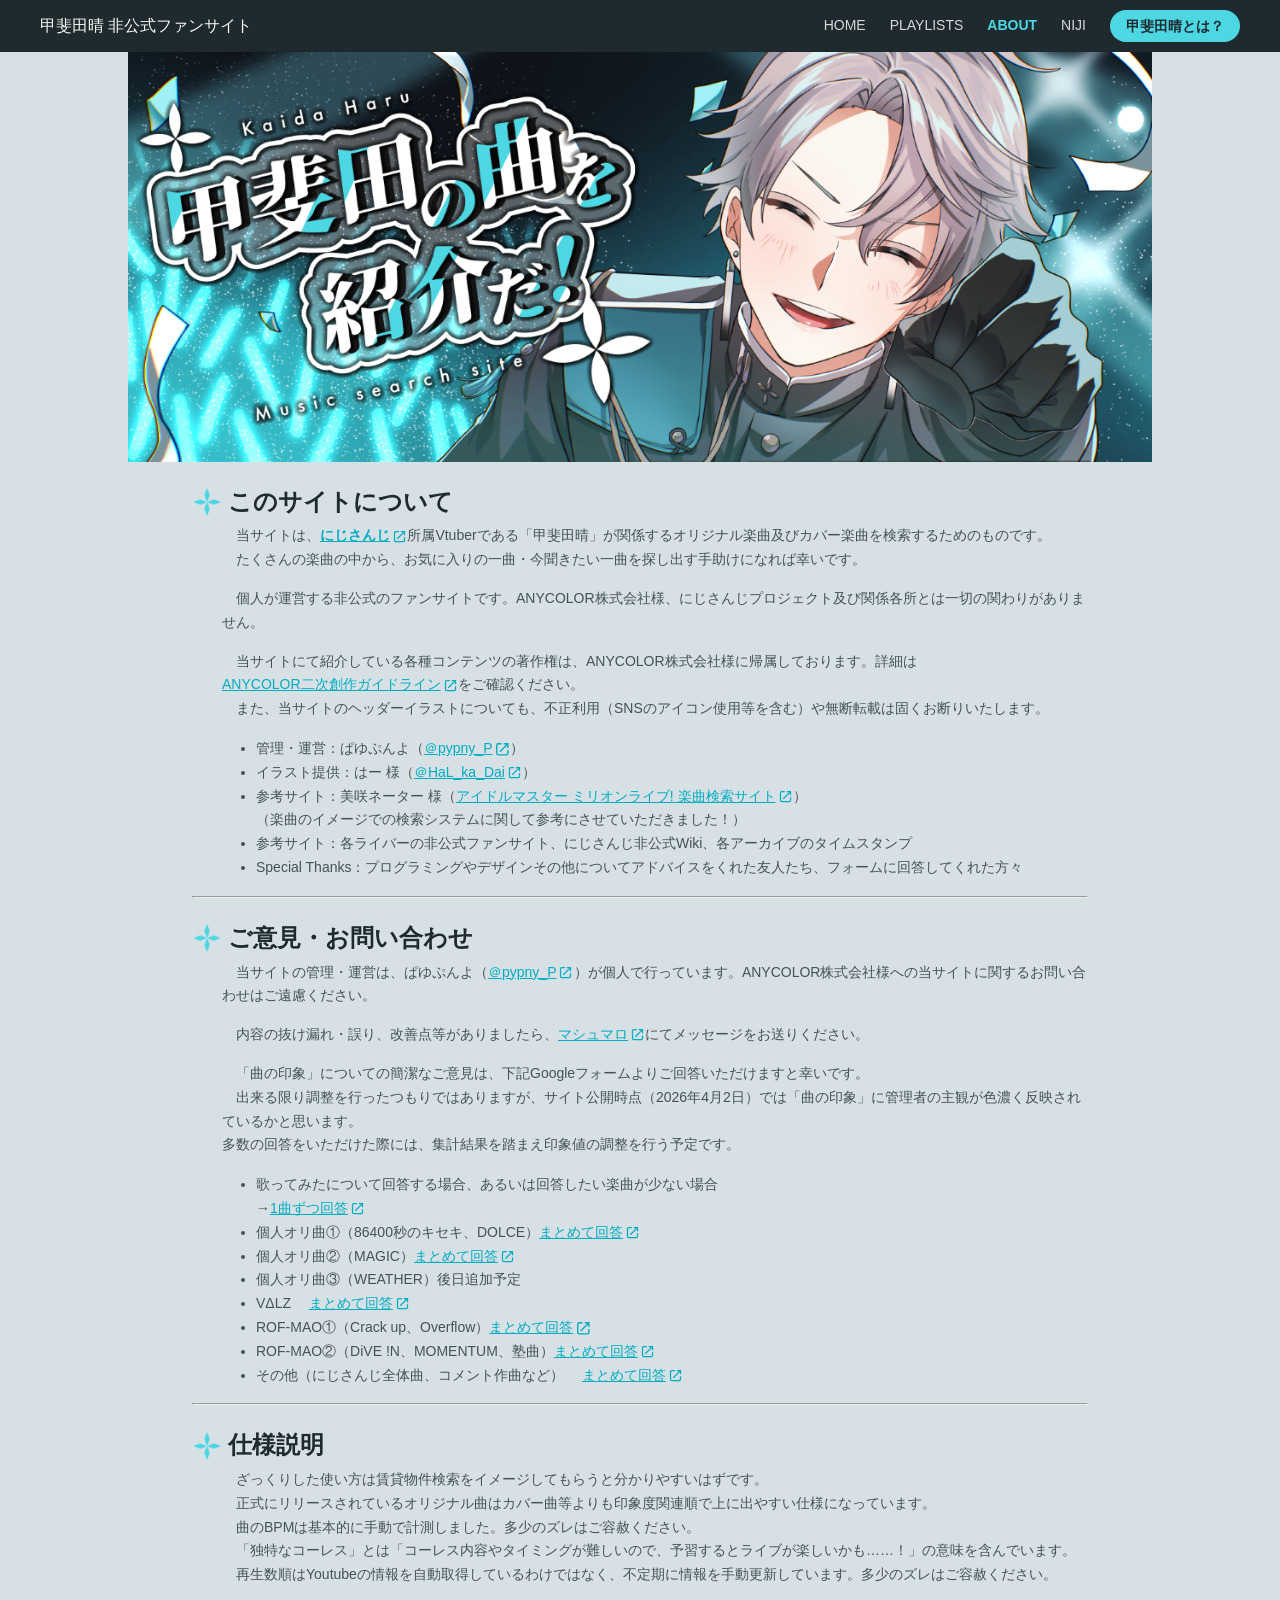
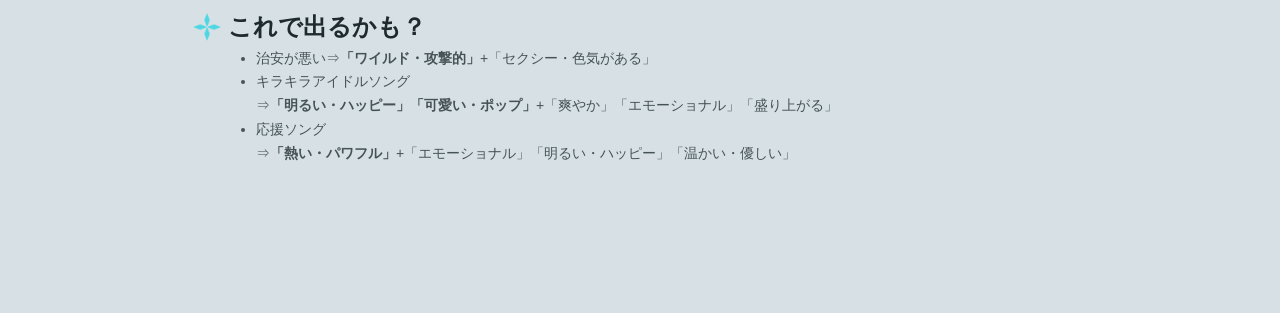
==== commit 1fe5e8a4: "Update index.html" ====
--- a/about/index.html
+++ b/about/index.html
@@ -12,10 +12,10 @@
     <meta property="og:description" content="当サイト「甲斐田の曲を紹介だ！」の概要説明">
     <meta property="og:type" content="article">
     <meta property="og:url" content="https://songshow-kaida.com/about.html">
-    <meta property="og:image" content="https://songshow-kaida.com/images/ヒーロー_正方形.png">
-    <link rel="icon" href="images/goldkamon1.png" type="image/png">
+    <meta property="og:image" content="https://songshow-kaida.com/images/hero_square.png">
+    <link rel="icon" href="../images/goldkamon1.png" type="image/png">
 
-<link rel="apple-touch-icon" href="images/goldkamon1.png">
+<link rel="apple-touch-icon" href="../images/goldkamon1.png">
 
     <link rel="stylesheet" href="/css/style.css">
 
@@ -116,17 +116,17 @@
   <script>
   
    const spImages = [
-    "images/ヒーロー_sp1.png",
-    "images/ヒーロー_sp2.png",
-    "images/ヒーロー_sp3.png",
-    "images/ヒーロー_sp4.png"
+    "../images/ヒーロー_sp1.png",
+    "../images/ヒーロー_sp2.png",
+    "../images/ヒーロー_sp3.png",
+    "../images/ヒーロー_sp4.png"
 ];
 
 const pcImages = [
-    "images/ヒーロー_pc1.png",
-    "images/ヒーロー_pc2.png",
-    "images/ヒーロー_pc3.png",
-    "images/ヒーロー_pc4.png"
+    "../images/ヒーロー_pc1.png",
+    "../images/ヒーロー_pc2.png",
+    "../images/ヒーロー_pc3.png",
+    "../images/ヒーロー_pc4.png"
 ];
   const spRandom = spImages[Math.floor(Math.random() * spImages.length)];
   const pcRandom = pcImages[Math.floor(Math.random() * pcImages.length)];
--- a/css/style.css
+++ b/css/style.css
@@ -179,7 +179,7 @@
   display: block;
   width: 30px;
   height: 30px;
-  background-image: url('../images/mizuirokamon.png');
+  background-image: url('../images/kamon.png');
   background-size: contain;
   background-repeat: no-repeat;
 }
@@ -858,6 +858,8 @@
       margin: 0 0px 0px 0px;
       color:var(--c-text-sub);
       font-size: 13px; 
+  font-variant-numeric: tabular-nums; /* 数字の幅を一定にする */
+  white-space: pre-wrap; /* スペースをそのまま維持する */
     }
 /* リスト全体の左側に余白を作る */
 .main ul {
@@ -866,10 +868,7 @@
 .main ul li.kaidaprof {
   margin-left: -2em; /* padding分をマイナスマージンで戻す */}
 
-/* pのすぐ後ろにulが来る場合だけ、pの下余白をゼロにする */
-p + ul {
-  margin-top: -20px; /* もしくは ul の上側をマイナスで持ち上げる */
-}
+
 h2 + ul {
   margin-top: -3px; /* もしくは ul の上側をマイナスで持ち上げる */
 }
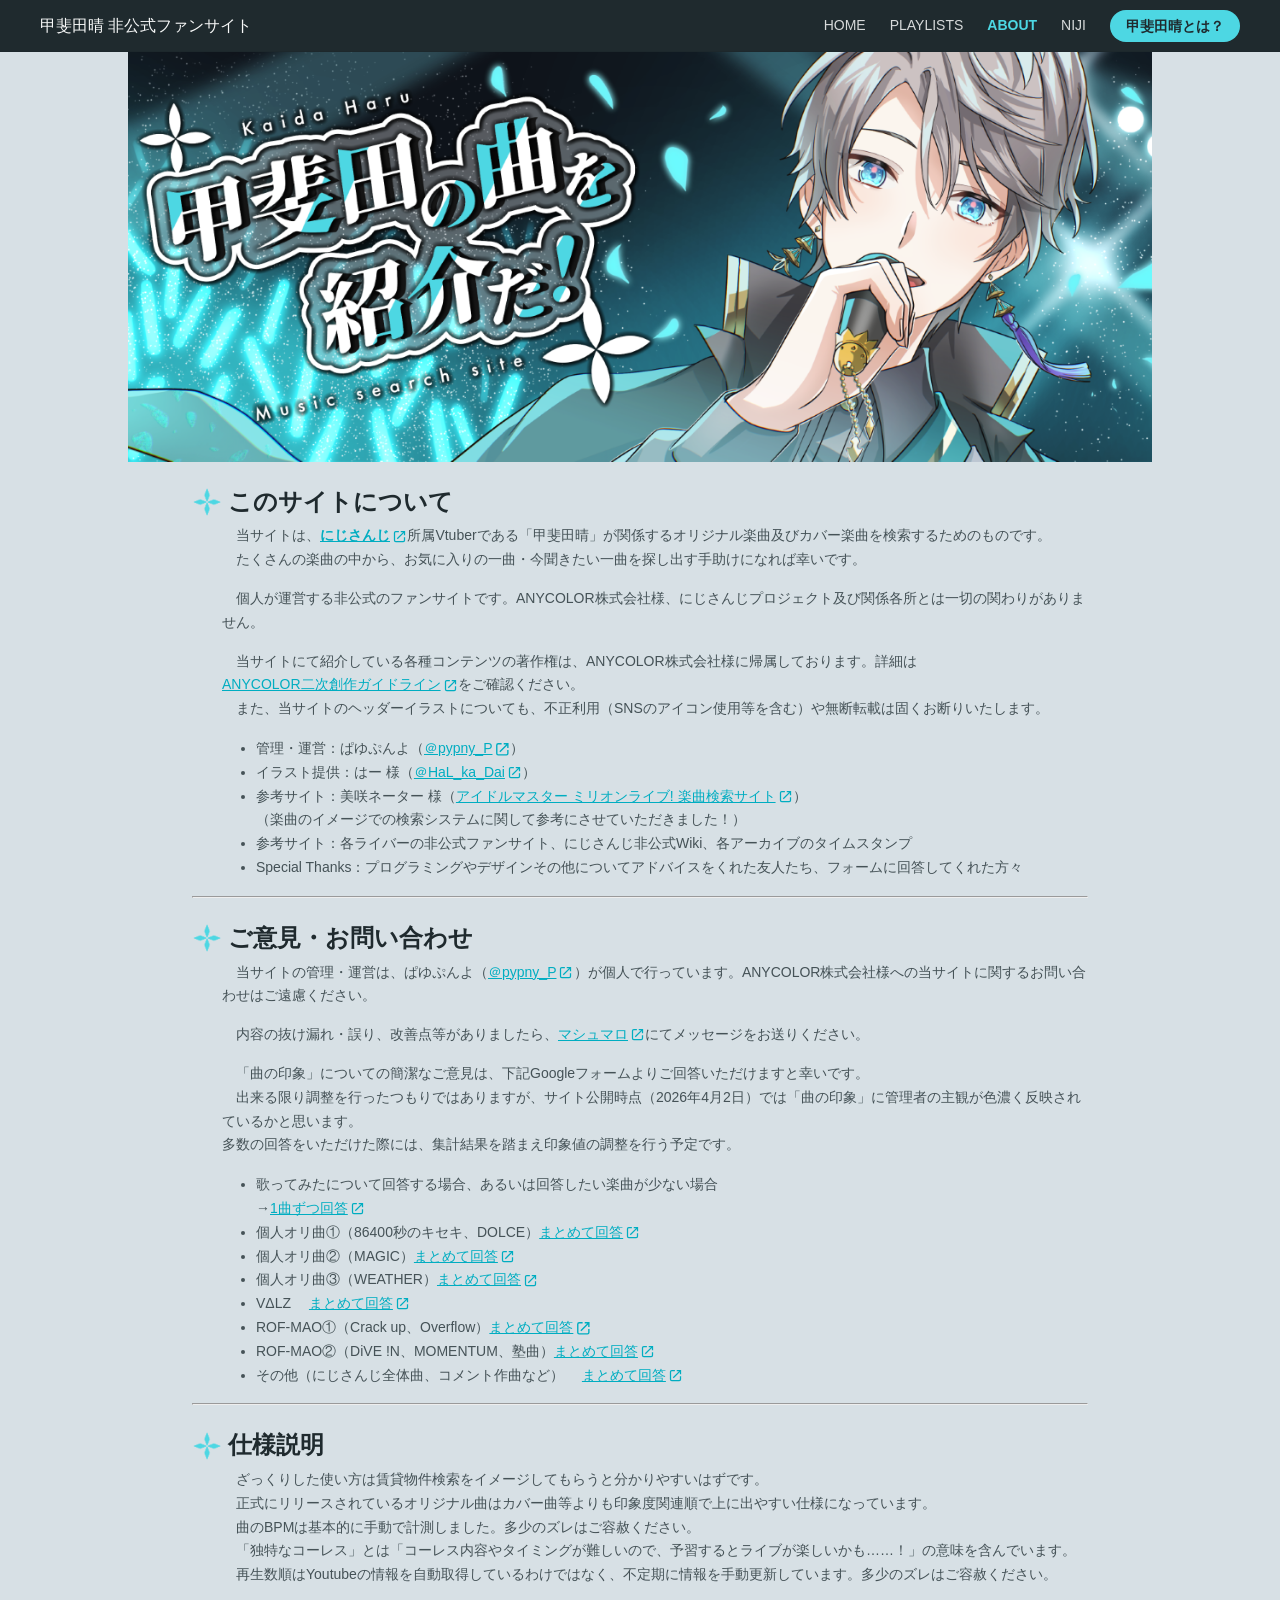
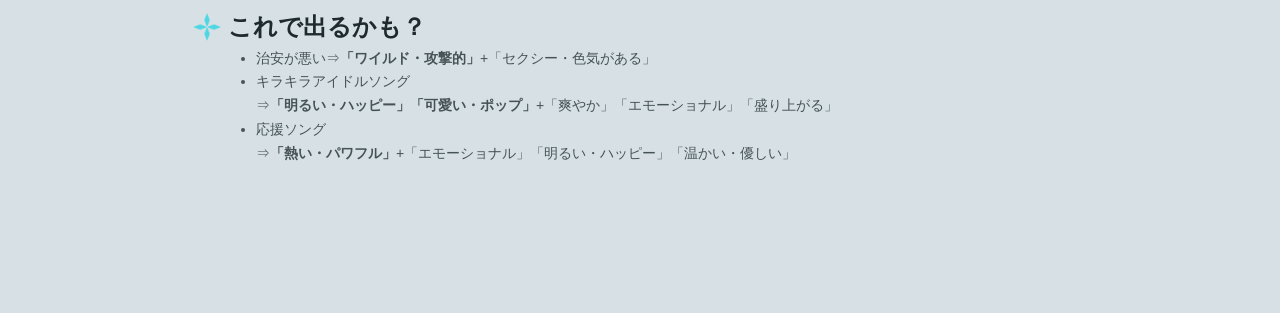
==== commit 8ce766b9: "Update index.html" ====
--- a/about/index.html
+++ b/about/index.html
@@ -80,7 +80,7 @@
      <li>個人オリ曲①（86400秒のキセキ、DOLCE）<a href="https://forms.gle/ckmvWkBxyESWf4YZA" class="ext-link" target="_blank" rel="noopener noreferrer">まとめて回答</a></li>
 
 <li>個人オリ曲②（MAGIC）<a href="https://forms.gle/nwQ4hUpLUyVwDbwu8" class="ext-link" target="_blank" rel="noopener noreferrer">まとめて回答</a></li>
-<li>個人オリ曲③（WEATHER）後日追加予定</li>
+<li>個人オリ曲③（WEATHER）<a href="https://forms.gle/cz52VJjctboWzPmb9" class="ext-link" target="_blank" rel="noopener noreferrer">まとめて回答</a></li>
 
 <li>VΔLZ　 <a href="https://forms.gle/rWFqRPFmwRBWdzDT8" class="ext-link" target="_blank" rel="noopener noreferrer">まとめて回答</a></li>
 
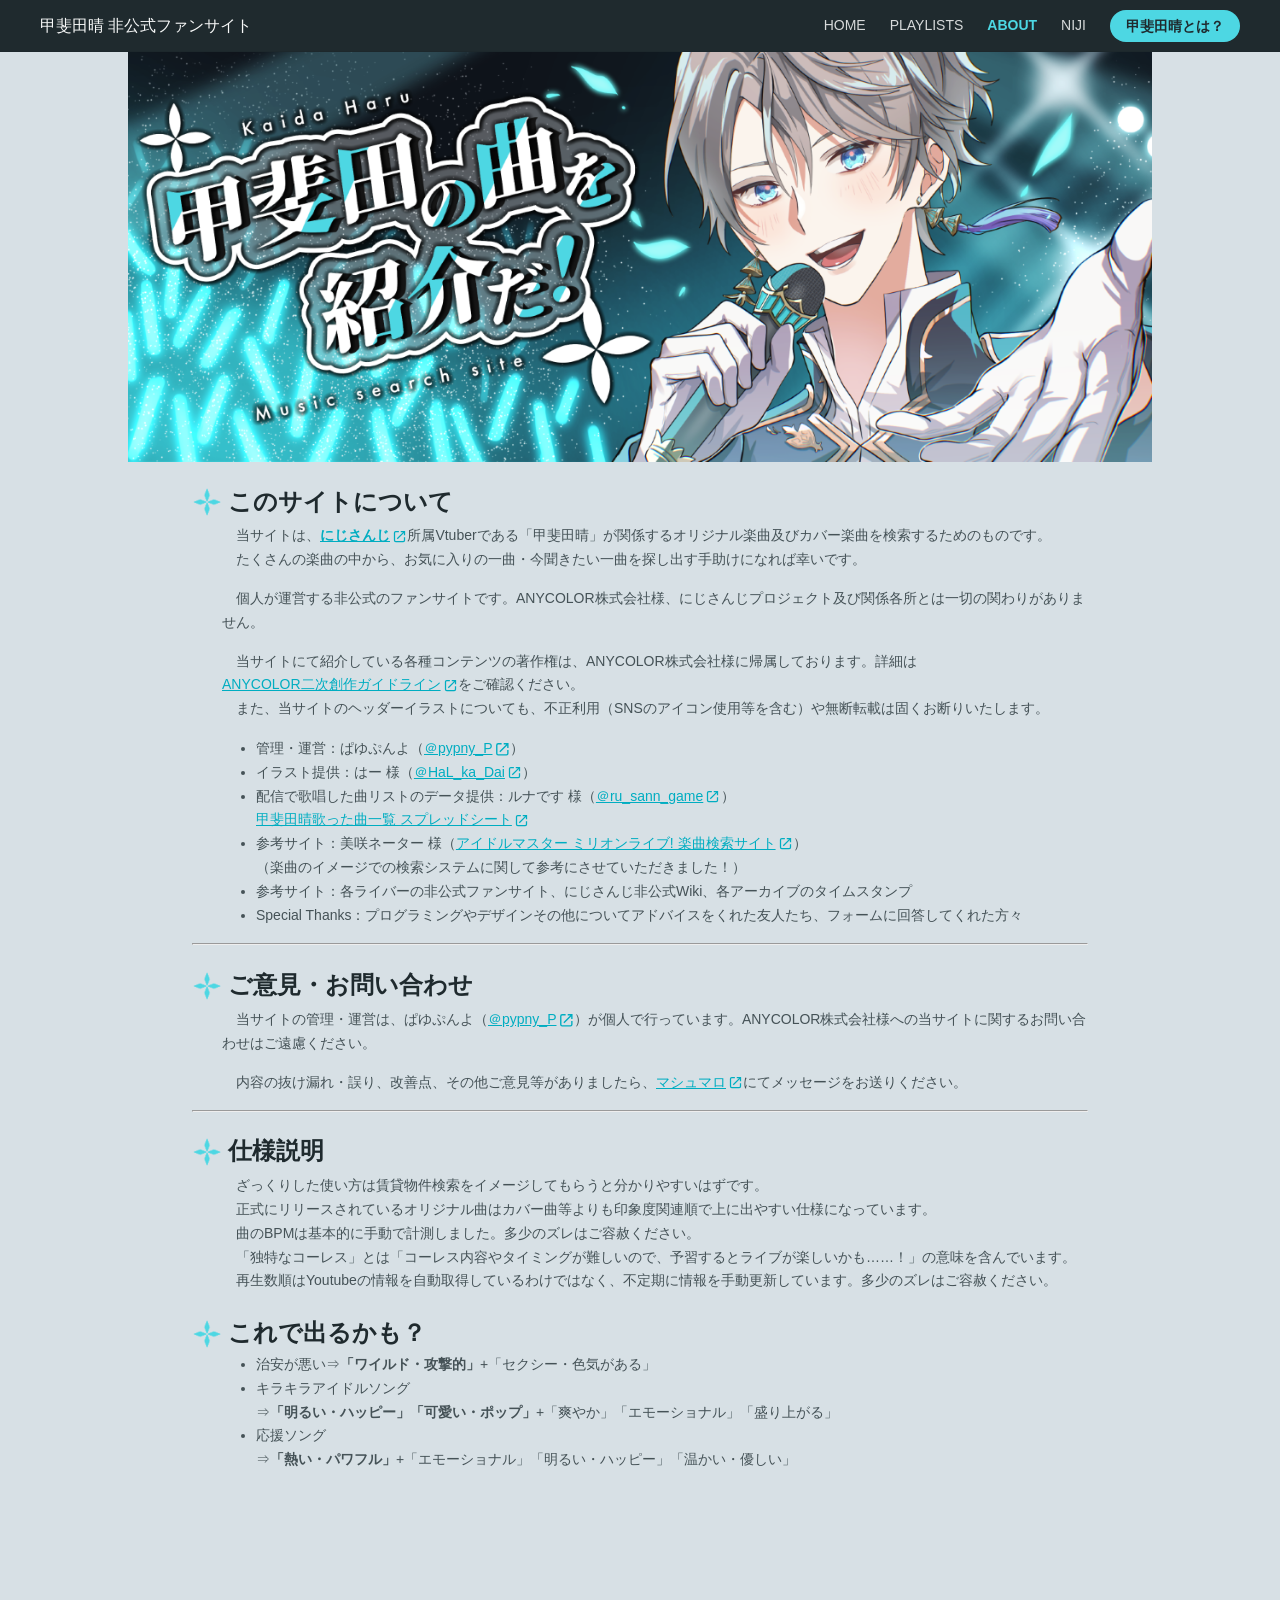
==== commit 8a996b92: "Update index.html" ====
--- a/about/index.html
+++ b/about/index.html
@@ -63,7 +63,11 @@
 </p>
 <ul><li>管理・運営：ぱゆぷんよ（<a href="https://x.com/pypny_P" class="ext-link" target="_blank" rel="noopener noreferrer">＠pypny_P</a>）</li>
         <li>イラスト提供：はー 様（<a href="https://x.com/HaL_ka_Dai" class="ext-link" target="_blank" rel="noopener noreferrer">＠HaL_ka_Dai</a>）</li>
-        <li>参考サイト：美咲ネーター 様（<a href="https://misakinator.mltd.love/" class="ext-link">アイドルマスター ミリオンライブ! 楽曲検索サイト</a>）<BR>
+        <li>配信で歌唱した曲リストのデータ提供：ルナです 様（<a href="https://x.com/ru_sann_game" class="ext-link" target="_blank" rel="noopener noreferrer">＠ru_sann_game
+</a>）<BR>
+ <a href="https://docs.google.com/spreadsheets/d/12CwwvYKcp0ZiByRGclPVL1OfK_daUwckbv5j7Nf6puU/" class="ext-link"> 甲斐田晴歌った曲一覧 スプレッドシート</a>
+</li>
+    <li>参考サイト：美咲ネーター 様（<a href="https://misakinator.mltd.love/" class="ext-link">アイドルマスター ミリオンライブ! 楽曲検索サイト</a>）<BR>
     （楽曲のイメージでの検索システムに関して参考にさせていただきました！）</li>
     <li>参考サイト：各ライバーの非公式ファンサイト、にじさんじ非公式Wiki、各アーカイブのタイムスタンプ</li>
       <li>Special Thanks：プログラミングやデザインその他についてアドバイスをくれた友人たち、フォームに回答してくれた方々</li>
@@ -71,25 +75,8 @@
 <HR>      
   <h2>ご意見・お問い合わせ</h2>
  <p>　当サイトの管理・運営は、ぱゆぷんよ（<a href="https://x.com/pypny_P" class="ext-link" target="_blank" rel="noopener noreferrer">＠pypny_P</a>）が個人で行っています。ANYCOLOR株式会社様への当サイトに関するお問い合わせはご遠慮ください。</p>
- <p>　内容の抜け漏れ・誤り、改善点等がありましたら、<a href="https://t.co/gR2vWFgzhb" class="ext-link" target="_blank" rel="noopener noreferrer">マシュマロ</a>にてメッセージをお送りください。
+ <p>　内容の抜け漏れ・誤り、改善点、その他ご意見等がありましたら、<a href="https://t.co/gR2vWFgzhb" class="ext-link" target="_blank" rel="noopener noreferrer">マシュマロ</a>にてメッセージをお送りください。
  </p>
- <P>　「曲の印象」についての簡潔なご意見は、下記Googleフォームよりご回答いただけますと幸いです。<br>
-   　出来る限り調整を行ったつもりではありますが、サイト公開時点（2026年4月2日）では「曲の印象」に管理者の主観が色濃く反映されているかと思います。<br>
-   多数の回答をいただけた際には、集計結果を踏まえ印象値の調整を行う予定です。</p>
-   <ul><li>歌ってみたについて回答する場合、あるいは回答したい楽曲が少ない場合<BR>→<a href="https://forms.gle/Z5fvrY618DjGbpj8A" class="ext-link" target="_blank" rel="noopener noreferrer">1曲ずつ回答</a></li>
-     <li>個人オリ曲①（86400秒のキセキ、DOLCE）<a href="https://forms.gle/ckmvWkBxyESWf4YZA" class="ext-link" target="_blank" rel="noopener noreferrer">まとめて回答</a></li>
-
-<li>個人オリ曲②（MAGIC）<a href="https://forms.gle/nwQ4hUpLUyVwDbwu8" class="ext-link" target="_blank" rel="noopener noreferrer">まとめて回答</a></li>
-<li>個人オリ曲③（WEATHER）<a href="https://forms.gle/cz52VJjctboWzPmb9" class="ext-link" target="_blank" rel="noopener noreferrer">まとめて回答</a></li>
-
-<li>VΔLZ　 <a href="https://forms.gle/rWFqRPFmwRBWdzDT8" class="ext-link" target="_blank" rel="noopener noreferrer">まとめて回答</a></li>
-
-<li>ROF-MAO①（Crack up、Overflow）<a href="https://forms.gle/5uKcJV3z14StPJPC8" class="ext-link" target="_blank" rel="noopener noreferrer">まとめて回答</a></li>
-
-<li>ROF-MAO②（DiVE !N、MOMENTUM、塾曲）<a href="https://forms.gle/GwfbaeHgYUdxJnVd8" class="ext-link" target="_blank" rel="noopener noreferrer">まとめて回答</a></li>
-
-<li>その他（にじさんじ全体曲、コメント作曲など）　 <a href="https://forms.gle/rWgdqPVPwnf2pzRv5" class="ext-link" target="_blank" rel="noopener noreferrer">まとめて回答</a></li>
-      </ul>
       <HR>
 <h2>仕様説明</h2>
       <p>　ざっくりした使い方は賃貸物件検索をイメージしてもらうと分かりやすいはずです。<BR>
--- a/css/style.css
+++ b/css/style.css
@@ -16,6 +16,14 @@
   --c-text-main: #1f2a2e;
   --c-text-sub2: #455257;
   --c-text-sub: #6b7a80;
+
+  --c-main-light:#4DD7E3;
+  --c-sub-pd:#4DD7E3;
+  --c-text-liver:#FFFFFF;
+  --c-main-light-shadow: rgba(0,0,0,0.2);
+  --c-main-light-bg:rgba(30, 196, 238, 0.1);
+  
+
   
 　--space-section: 80px;
   --space-card: 32px;
@@ -327,16 +335,6 @@
   padding: 3px 8px;   /* ボタンの縦・横の余白を小さく */
   line-height: 20px;/*行の高さ（縦のサイズ）*/
 }
-/* 「歌ってみた」行の左側に注釈を追加 */
-#specialUnitButtons::before {
-  content: "※追加表示";
-  font-size: 10px;           /* 小さく */
-  color: var(--c-text-sub); /* 控えめな色 */
-  opacity: 0.8;             /* 少し透かす */
-  margin-right: 4px;        /* ボタンとの間隔 */
-  align-self: center;       /* 縦位置を中央に */
-  white-space: nowrap;      /* 改行させない */
-}
 
 /* スマホ版でさらに小さくする場合 */
 @media (max-width: 768px) {
@@ -392,7 +390,7 @@
 }
 @media (max-width: 450px) {
   .toggle { font-size: 8px; }
-  .unit-mini button{ font-size: 9px; }
+  .unit-mini button{ font-size: 8px; }
   #specialUnitButtons .toggle {font-size: 8px;}
 
   #unitButtons .toggle,
@@ -1176,3 +1174,385 @@
     border-radius: 8px;    /* 角を少し丸くすると綺麗です */
     transition: opacity 0.3s;
 }
+.search-box {
+  /* 元々style属性に書いてあった基本デザイン */
+  width: 100%;
+  padding: 10px;
+  border: 1px solid var(--c-bg-sub); /* 変数を使う */
+  border-radius: 5px;
+  box-sizing: border-box;
+  background-color: #fff;
+  transition: border-color 0.3s, box-shadow 0.3s;
+}
+
+/* クリックした時のデザイン */
+.search-box:focus {
+  outline: none;
+  border: 1.5px solid var(--c-kaida); /* ここで甲斐田カラーを適用 */
+  box-shadow: 0 0 5px var(--c-kaida-line);
+}
+.toggle-filters-btn {
+        display: flex;
+        justify-content: space-between;
+        align-items: center;
+        background-color:rgba(255, 255, 255, 0.5);
+        padding: 12px 15px;
+        margin: 20px 0;
+        border-radius: 6px;
+        cursor: pointer;
+        font-weight: bold;
+        font-size: 16px;
+        border: 1px solid #d1dce0;
+        user-select: none;
+      }
+
+      .toggle-filters-btn:hover {
+        background-color: var(--c-kaida-line);
+      }
+      .advanced-filters {
+        /* アニメーションさせたい場合はここを調整 */
+        margin-bottom: 20px;
+      }
+input#l-search-box { 
+   width: 100%;
+  padding: 10px;
+  border: 1px solid var(--c-bg-sub); /* 変数を使う */
+  border-radius: 5px;
+  box-sizing: border-box;
+  background-color: #fff;
+  transition: border-color 0.3s, box-shadow 0.3s;
+}
+
+input#l-search-box:focus { 
+    outline: none;
+  border: 1.5px solid var(--c-kaida); /* ここで甲斐田カラーを適用 */
+  box-shadow: 0 0 5px var(--c-kaida-line);
+}
+input#l-search-box:focus-visible {
+  outline: none;
+}
+.suggestions { 
+    position: absolute; 
+    width: 80%; 
+    max-height: 300px; 
+    border: 1px solid #ccc; 
+    background: white; 
+    overflow-y: auto; 
+    display: none; 
+    z-index: 1000; 
+    box-shadow: 0 4px 12px rgba(0,0,0,0.1); 
+}
+
+.suggestion-item { 
+    padding: 6px; 
+    cursor: pointer; 
+    border-bottom: 1px solid #eee;
+  font-size: 13px;
+}
+
+.suggestion-item:hover { 
+    background-color: var(--c-kaida); 
+}
+.suggestion-item.is-graduated {
+    background-color: #f5f5f5; /* ほんのりグレー */
+    color: #666;              /* 文字色も少し薄く */
+}
+
+.suggestion-item.is-graduated:hover {
+    background-color: var(--c-sub-pd); 
+    color: var(--c-text-main); 
+}
+.tags-area { 
+    display: flex; 
+    flex-wrap: wrap; 
+    gap: 8px; 
+    margin-bottom: 12px; 
+    min-height: 32px; 
+}
+
+.tag {
+    /* color, background-color, border-color はJSで動的に変わるため、ここでは基本構造のみ */
+    padding: 4px 12px;
+    border-radius: 20px;
+    font-size: 13px;
+    display: flex;
+    align-items: center;
+    font-weight: 700; 
+    transition: all 0.3s ease;
+}
+
+/* 削除ボタン（×） */
+.tag .remove-btn { 
+    cursor: pointer; 
+    margin-left: 8px; 
+    font-weight: bold; 
+}
+
+.tag .remove-btn:hover {
+    opacity: 0.6;
+}
+.search-mode-selector {
+    display: flex;
+    gap: 5px;
+    margin-top: 10px;
+    margin-bottom: 2px;
+    justify-content: flex-start;
+    border-top: 1px dashed var(--c-kaida);
+}
+
+.mode-btn {
+    flex: 1;
+    background: rgba(255, 255, 255, 0.9);
+    cursor: pointer;
+    margin-top: 10px;
+    border: 1px solid #d1dce0; /* 基本は控えめな色 */
+    border-radius: 12px;       /* 丸くする */
+    box-shadow: none;          /* 重い影は消す */
+    color: var(--c-text-sub);
+    font-weight: 600;
+    font-size: 13px;
+    padding: 0 12px;           /* 内側の余白 */
+    line-height: 30px;         /* ボタンの高さ */
+    transition: all 0.2s ease;
+}
+
+.mode-btn.active {
+    background: var(--c-main);
+    color: #FFF; 
+    border-color: var(--c-main);
+}
+
+@media (max-width: 768px) {
+    .mode-btn { font-size: 10px; }
+}
+
+@media (max-width: 450px) {
+    .mode-btn { font-size: 8px; }
+}
+
+button.mode-btn, 
+label.mode-btn {
+max-width: 400px;
+    background: rgba(255, 255, 255, 0.9);
+    cursor: pointer;
+    margin-top: 10px;
+    border: 1px solid #d1dce0; /* 基本は控えめな色 */
+    border-radius: 12px;       /* 丸くする */
+    box-shadow: none;          /* 重い影は消す */
+    color: var(--c-text-sub);
+    font-weight: 600;
+    font-size: 13px;
+    padding: 0 12px;           /* 内側の余白 */
+    line-height: 30px;         /* ボタンの高さ */
+    transition: all 0.2s ease;
+  text-align: center;
+}
+
+button.mode-btn.active, 
+label.mode-btn.active {
+    background: var(--c-main-dark);
+    color: #FFF; 
+    border-color: var(--c-main-dark);
+}
+
+@media (max-width: 768px) {
+    button.mode-btn, label.mode-btn { font-size: 10px; }
+}
+
+@media (max-width: 450px) {
+    button.mode-btn, label.mode-btn { font-size: 8px; 
+  flex: 1;
+        min-width: auto;}
+}
+
+
+/* スイッチと文字を並べる枠 */
+.stream-switch-wrapper {
+  display: flex;
+  align-items: center;
+  gap: 10px;
+  margin-top: 10px;
+  margin-bottom: 2px;
+  justify-content: flex-start;
+  padding-top: 8px;          
+  border-top: 1px dashed var(--c-kaida);
+}
+
+/* ラベル文字の装飾 */
+.stream-switch-label {
+  font-size: 0.8rem;
+  font-weight: bold;
+  color:var(--c-text-main);
+}
+
+/* トグルスイッチの土台（OFFの状態） */
+#stream-singing-btn {
+  width: 50px;
+  height: 26px;
+  background-color: #ccc; /* OFFのときはグレー */
+  border-radius: 13px;
+  position: relative;
+  cursor: pointer;
+  transition: background-color 0.2s ease;
+  padding: 0;             /* 中身の文字が消えるので余白をリセット */
+  border: none;
+  display: inline-block;
+}
+
+/* スイッチの中の丸いつまみ */
+#stream-singing-btn::after {
+  content: "";
+  position: absolute;
+  top: 3px;
+  left: 3px;
+  width: 20px;
+  height: 20px;
+  background-color: #fff;
+  border-radius: 50%;
+  box-shadow: 0 1px 3px rgba(0,0,0,0.2);
+  transition: transform 0.2s ease;
+}
+
+#stream-singing-btn.active {
+  background-color: var(--c-kaida); 
+}
+
+/* スイッチが ON のとき、つまみを右に移動 */
+#stream-singing-btn.active::after {
+  transform: translateX(24px);
+}
+
+/* トップに戻るボタンの基本デザイン */
+#scroll-to-top-btn {
+  position: fixed;
+  bottom: 20px;               /* 画面の下からどれくらい浮かせるか */
+  right: 5%;                /* 画面の右からどれくらい離すか */
+  width: 34px;
+  height: 34px;
+  background-color: #faf9f6;  /* 目に優しいオフホワイトの背景 */
+  color: var(--c-text-main, #333); /* いつもの文字色 */
+  border: 1px solid var(--c-kaida, #ccc); /* 優しい点線と同じ色の細い枠線 */
+  border-radius: 50%;         /* まんまるにする */
+  font-size: 0.8rem;
+  cursor: pointer;
+  display: flex;
+  align-items: center;
+  justify-content: center;
+  box-shadow: 0 2px 8px rgba(0, 0, 0, 0.06); /* ほんのり上品な影 */
+  transition: all 0.2s ease;
+  z-index: 1000;              /* 他の要素に埋もれないように最前面へ */
+}
+
+/* マウスを乗せたとき（ホバー時）のちょっと良い感じの演出 */
+#scroll-to-top-btn:hover {
+  background-color: var(--c-main, #aaf); /* ライバーカラーがほんのり灯る */
+  color:#fff;            /* 文字色もライバーカラーに連動 */
+  border-color: var(--c-main, #aaf);
+  transform: translateY(-3px);                  /* ぴょこっと上に3px浮き上がる */
+  box-shadow: 0 4px 12px rgba(0, 0, 0, 0.12);   /* 影を少し強めて立体感を出す */
+}
+
+/* 画面が縦に長いスマホなどで、押しやすいように位置を微調整したい場合はここを調整 */
+@media (max-width: 768px) {
+  #scroll-to-top-btn {
+    bottom: 15px;
+    right: 8%;
+    width: 30px;
+    height: 30px;
+    font-size: 0.7rem;
+  }
+}
+
+h4 {
+  display: flex;
+  align-items: center; /* 縦中央揃え */
+  gap: 6px;            /* アイコンと文字の間隔 */
+  color: var(--c-text-main);
+  margin-bottom: 2px !important; /* 見出しのすぐ下の余白を固定 */
+  font-size:14px
+}
+.stream-filter-box {
+  margin-top: 15px;
+  padding: 15px;
+  border: 1px solid #d1dce0; /* 枠線 */
+  border-radius: 12px;       /* 角を丸く */
+  background-color: rgba(245, 248, 249, 0.5); /* 薄い背景色で別枠感を強調 */
+}
+
+/* 枠の中のh4は少し小さくしても良いかもしれません */
+.stream-filter-box h4 {
+  margin-top: 0;
+  font-size: 14px;
+  color: var(--c-text-sub);
+}
+.tittya {
+    font-size: 10.5px;}
+  
+/* ===== スイッチ風トグルボタン（カラーパレット対応） ===== */
+#toggleDescBtn {
+  margin-top: 10px;
+  display: inline-flex;
+  align-items: center;
+  gap: 10px;
+  padding: 6px 10px;
+  font-size: 0.68rem;
+  font-weight: 600;
+  color: var(--c-text-sub);
+  background: rgba(255, 255, 255, 0.4);
+  border: 1.5px solid rgba(255, 255, 255, 0.7);
+  border-radius: 10px;
+  cursor: pointer;
+  transition: all 0.25s cubic-bezier(0.4, 0, 0.2, 1);
+  user-select: none;
+  box-shadow: 0 1px 3px rgba(0, 0, 0, 0.03);
+}
+
+/* ホバー効果 */
+#toggleDescBtn:hover {
+  border-color: var(--c-main);
+  color: var(--c-main-dark);
+  background-color: rgba(255, 255, 255, 0.7);
+}
+
+/* ===== スイッチの土台（背景枠） ===== */
+.switch-slider {
+  position: relative;
+  width: 36px;
+  height: 20px;
+  background-color: var(--c-bg-sub);
+  border-radius: 20px;
+  transition: background-color 0.25s ease, border-color 0.25s ease;
+  flex-shrink: 0;
+}
+
+/* ===== 丸いピン（つまみ） ===== */
+.switch-knob {
+  position: absolute;
+  top: 2px;
+  left: 2px;
+  width: 16px;
+  height: 16px;
+  background-color: #ffffff;
+  border-radius: 50%;
+  box-shadow: 0 1px 3px rgba(0, 0, 0, 0.2);
+  /* 左右移動のアニメーション */
+  transition: transform 0.25s cubic-bezier(0.4, 0, 0.2, 1);
+}
+
+#toggleDescBtn.active {
+  border-color: var(--c-kaida);
+  background-color: rgba(255, 255, 255, 0.5);
+  color: var(--c-main-deep);
+  box-shadow: 0 2px 8px var(--c-kaida-line);
+}
+
+/* 土台の背景色（甲斐田カラー） */
+#toggleDescBtn.active .switch-slider {
+  background-color: var(--c-kaida);
+}
+
+/* 丸いピンを右側にスライド移動 */
+#toggleDescBtn.active .switch-knob {
+  transform: translateX(16px);
+  box-shadow: 0 1px 4px rgba(26, 67, 76, 0.3); /* c-main-deepベースの影 */
+}
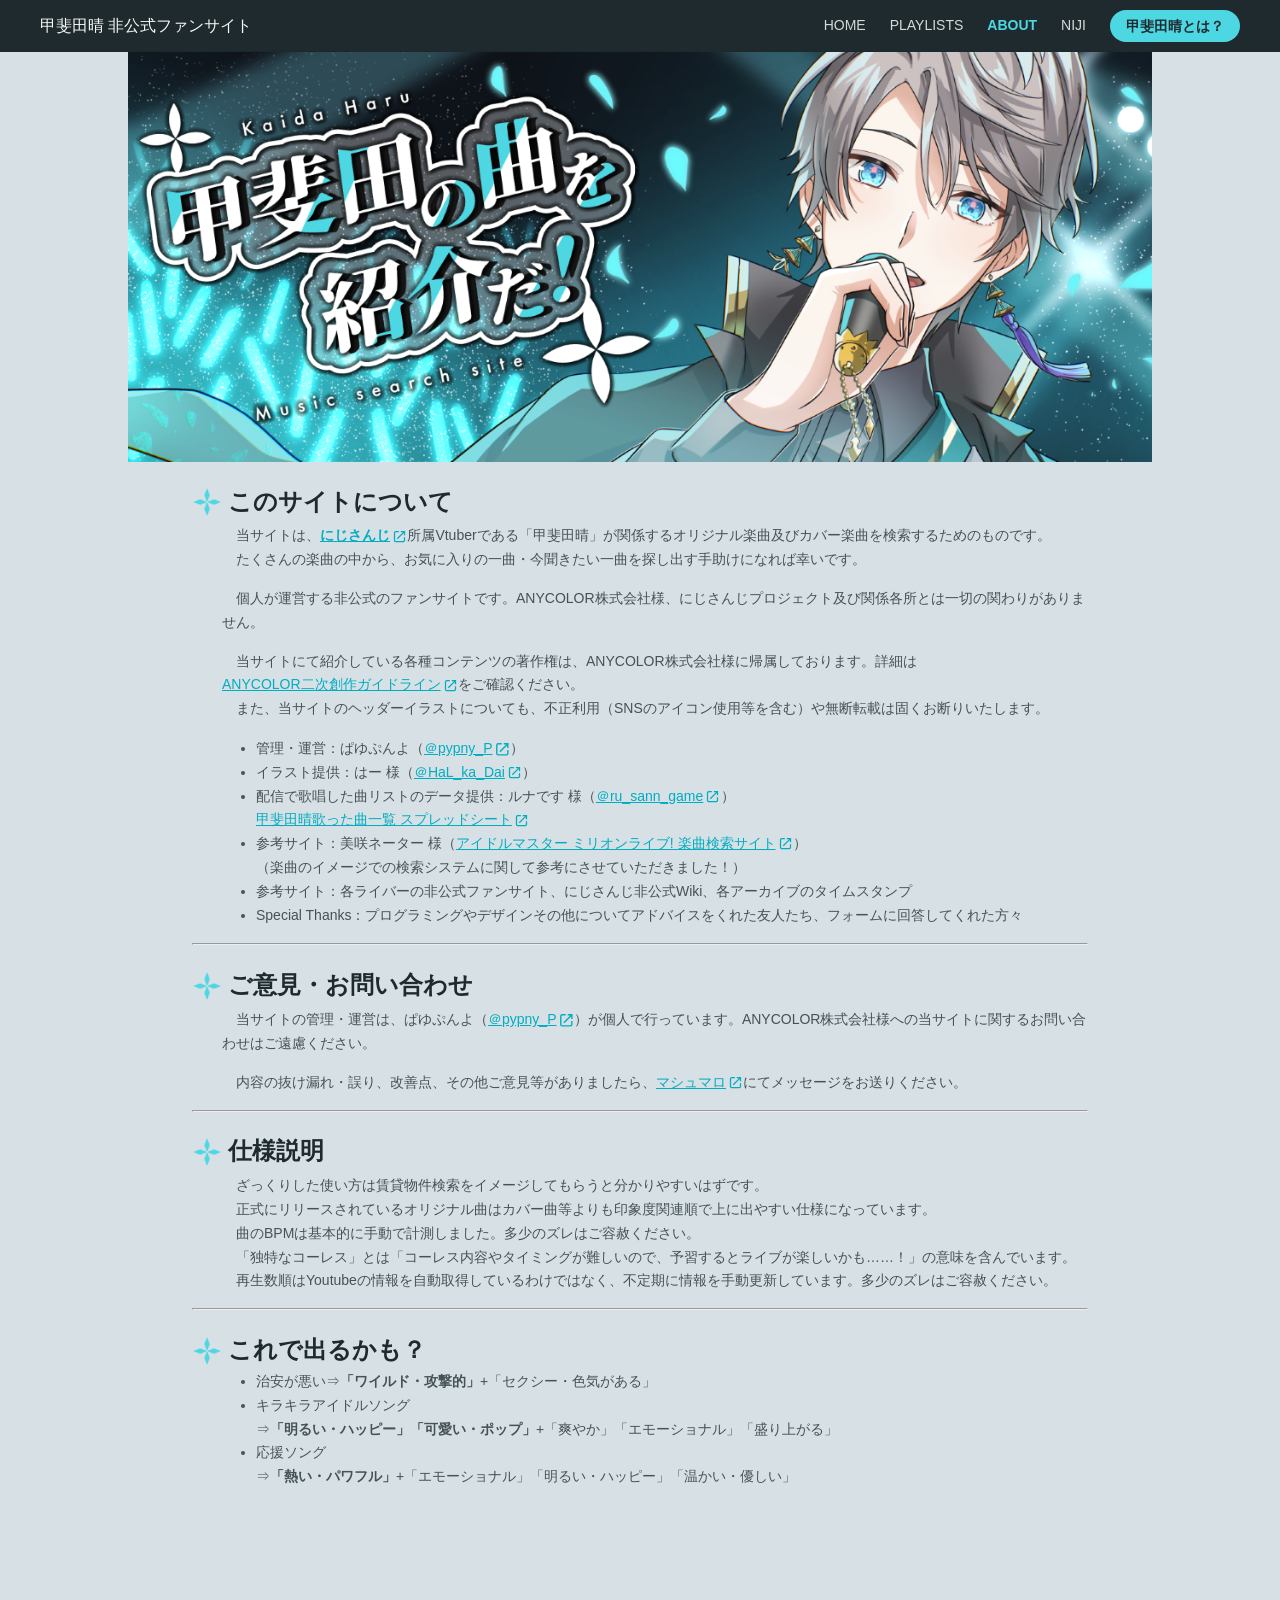
==== commit 2792637d: "Update index.html" ====
--- a/about/index.html
+++ b/about/index.html
@@ -83,7 +83,8 @@
         　正式にリリースされているオリジナル曲はカバー曲等よりも印象度関連順で上に出やすい仕様になっています。<BR>
         　曲のBPMは基本的に手動で計測しました。多少のズレはご容赦ください。<BR>
         　「独特なコーレス」とは「コーレス内容やタイミングが難しいので、予習するとライブが楽しいかも……！」の意味を含んでいます。<BR>
-        　再生数順はYoutubeの情報を自動取得しているわけではなく、不定期に情報を手動更新しています。多少のズレはご容赦ください。
+        　再生数順はYoutubeの情報を自動取得しているわけではなく、不定期に情報を手動更新しています。多少のズレはご容赦ください。 </p>
+          <HR> 
 <h2>これで出るかも？</h2>
   <ul><li>治安が悪い⇒<b>「ワイルド・攻撃的」</b>+「セクシー・色気がある」</li>
     <li>
